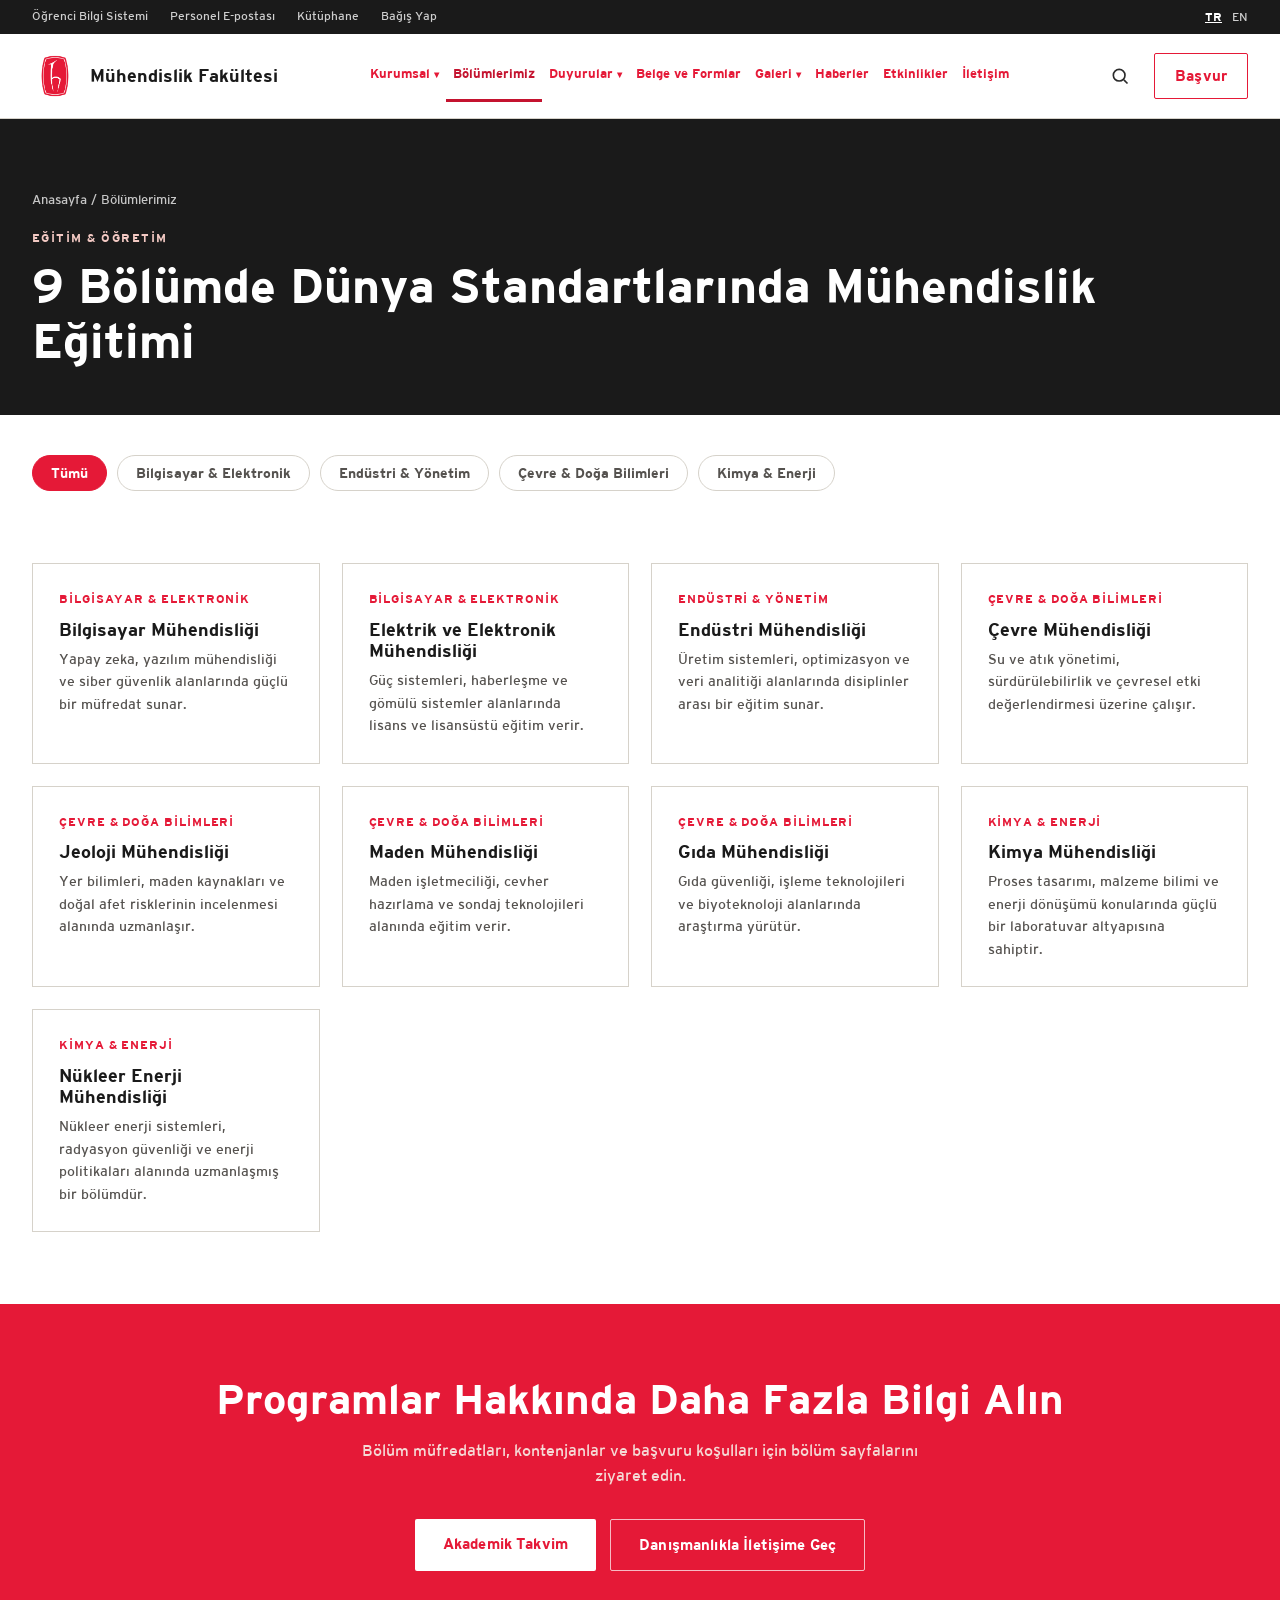
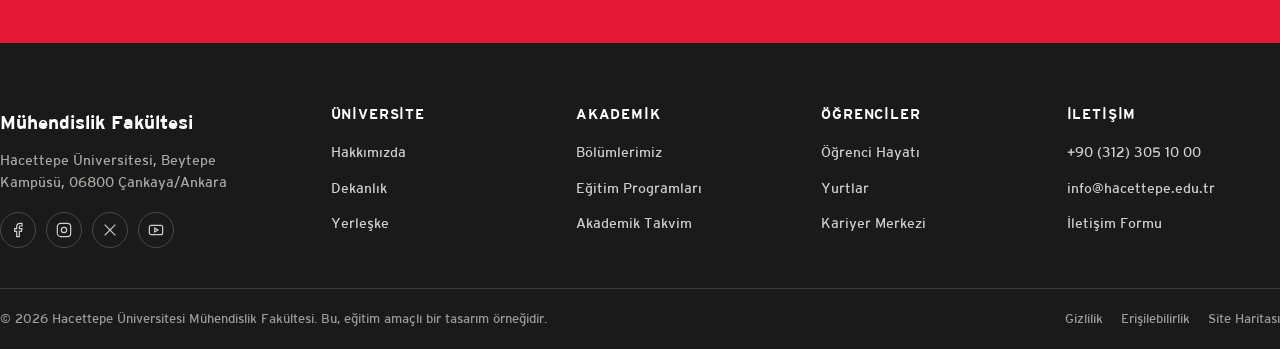
==== akademik.html @ 03fb8506 "first commit" ====
<!DOCTYPE html>
<html lang="tr">
<head>
  <meta charset="UTF-8" />
  <meta name="viewport" content="width=device-width, initial-scale=1.0" />
  <title>Bölümlerimiz | Hacettepe Üniversitesi Mühendislik Fakültesi</title>
  <meta name="description" content="Hacettepe Üniversitesi Mühendislik Fakültesi'nin bölümleri ve lisansüstü programları." />
  <link rel="stylesheet" href="css/style.css" />
</head>
<body data-page="bolumlerimiz">
  <a href="#main" class="skip-link">İçeriğe geç</a>

  <div class="utility-bar">
    <div class="container">
      <nav aria-label="Hızlı erişim">
        <ul>
          <li><a href="#">Öğrenci Bilgi Sistemi</a></li>
          <li><a href="#">Personel E-postası</a></li>
          <li><a href="#">Kütüphane</a></li>
          <li><a href="#">Bağış Yap</a></li>
        </ul>
      </nav>
      <div class="lang-switch">
        <button type="button" class="active">TR</button>
        <button type="button">EN</button>
      </div>
    </div>
  </div>

  <header class="site-header">
    <div class="container header-inner">
      <a href="index.html" class="brand">
        <img src="img/logo/hu-icon.png" alt="Hacettepe Üniversitesi Mühendislik Fakültesi" class="brand-mark" />
        <span class="brand-text">
          <span class="brand-name">Mühendislik Fakültesi</span>
          <span class="brand-sub">Hacettepe Üniversitesi</span>
        </span>
      </a>

      <nav class="primary-nav" aria-label="Ana menü">
        <ul>
          <li data-menu-item>
            <a href="hakkimizda.html" class="nav-link" data-nav-key="kurumsal" aria-expanded="false">
              Kurumsal <span class="nav-caret">▾</span>
            </a>
            <div class="mega-menu">
              <div>
                <span class="mega-col-title">Üniversite</span>
                <a href="hakkimizda.html">Tarihçe</a>
                <a href="hakkimizda.html#dekanlik">Dekanlık ve Yönetim</a>
                <a href="hakkimizda.html#yerleske">Yerleşkemiz</a>
              </div>
              <div>
                <span class="mega-col-title">Kurumsal</span>
                <a href="hakkimizda.html#sayilarla">Sayılarla Hacettepe</a>
                <a href="hakkimizda.html#kimlik">Kurumsal Kimlik</a>
                <a href="iletisim.html">İletişim Bilgileri</a>
              </div>
            </div>
          </li>

          <li>
            <a href="akademik.html" class="nav-link" data-nav-key="bolumlerimiz">Bölümlerimiz</a>
          </li>

          <li data-menu-item>
            <a href="index.html#duyurular" class="nav-link" data-nav-key="duyurular" aria-expanded="false">
              Duyurular <span class="nav-caret">▾</span>
            </a>
            <div class="mega-menu">
              <div>
                <span class="mega-col-title">Duyuru Türleri</span>
                <a href="index.html#duyurular">Akademik Duyurular</a>
                <a href="index.html#duyurular">Sınav Duyuruları</a>
                <a href="index.html#duyurular">İdari Duyurular</a>
              </div>
              <div>
                <span class="mega-col-title">Hızlı Erişim</span>
                <a href="index.html#duyurular">Tüm Duyurular</a>
                <a href="#">Duyuru Arşivi</a>
                <a href="#">Akademik Takvim</a>
              </div>
            </div>
          </li>

          <li>
            <a href="belge-ve-formlar.html" class="nav-link" data-nav-key="belge-ve-formlar">Belge ve Formlar</a>
          </li>

          <li data-menu-item>
            <a href="ogrenci-hayati.html#galeri" class="nav-link" data-nav-key="galeri" aria-expanded="false">
              Galeri <span class="nav-caret">▾</span>
            </a>
            <div class="mega-menu">
              <div>
                <span class="mega-col-title">Görseller</span>
                <a href="ogrenci-hayati.html#galeri">Kampüs Galerisi</a>
                <a href="ogrenci-hayati.html#galeri">Etkinlik Galerisi</a>
              </div>
              <div>
                <span class="mega-col-title">Medya</span>
                <a href="#">Video Galerisi</a>
                <a href="ogrenci-hayati.html">Öğrenci Hayatı</a>
              </div>
            </div>
          </li>

          <li>
            <a href="index.html#duyurular" class="nav-link" data-nav-key="haberler">Haberler</a>
          </li>

          <li>
            <a href="index.html#etkinlikler" class="nav-link" data-nav-key="etkinlikler">Etkinlikler</a>
          </li>

          <li>
            <a href="iletisim.html" class="nav-link" data-nav-key="iletisim">İletişim</a>
          </li>
        </ul>
      </nav>

      <div class="header-actions">
        <button class="icon-btn search-desktop" data-search-open aria-label="Ara">
          <svg viewBox="0 0 24 24" fill="none" stroke="currentColor" stroke-width="2"><circle cx="11" cy="11" r="7"/><line x1="21" y1="21" x2="16.65" y2="16.65"/></svg>
        </button>
        <a href="#" class="btn btn-outline-dark" style="padding:10px 20px;">Başvur</a>
        <button class="menu-toggle" aria-label="Menüyü aç/kapat" aria-expanded="false">
          <span></span><span></span><span></span>
        </button>
      </div>
    </div>
  </header>

  <div class="search-overlay">
    <div class="search-panel">
      <div class="container">
        <button class="search-close" aria-label="Aramayı kapat">&times;</button>
        <form role="search">
          <input type="search" placeholder="Sitede ara: bölüm, akademisyen, duyuru…" aria-label="Site içi arama" />
          <button type="submit" class="search-submit">Ara</button>
        </form>
        <div class="search-suggest">
          <span>Popüler:</span>
          <a href="akademik.html">Bölümlerimiz</a>
          <a href="#">Akademik Takvim</a>
          <a href="ogrenci-hayati.html">Yurt Başvurusu</a>
          <a href="iletisim.html">İletişim</a>
        </div>
      </div>
    </div>
  </div>

  <main id="main">
    <section class="page-header">
      <div class="container">
        <div class="breadcrumb"><a href="index.html">Anasayfa</a> / Bölümlerimiz</div>
        <span class="eyebrow">Eğitim &amp; Öğretim</span>
        <h1>9 Bölümde Dünya Standartlarında Mühendislik Eğitimi</h1>
      </div>
    </section>

    <section class="container">
      <div class="filter-bar" data-filter-for="#units-grid">
        <button class="filter-chip active" data-filter="all">Tümü</button>
        <button class="filter-chip" data-filter="bilgisayar-elektronik">Bilgisayar &amp; Elektronik</button>
        <button class="filter-chip" data-filter="endustri">Endüstri &amp; Yönetim</button>
        <button class="filter-chip" data-filter="cevre-doga">Çevre &amp; Doğa Bilimleri</button>
        <button class="filter-chip" data-filter="kimya-enerji">Kimya &amp; Enerji</button>
      </div>

      <div class="units-grid" id="units-grid">
        <div class="unit-card reveal" data-category="bilgisayar-elektronik">
          <span class="unit-tag">Bilgisayar &amp; Elektronik</span>
          <h3>Bilgisayar Mühendisliği</h3>
          <p>Yapay zeka, yazılım mühendisliği ve siber güvenlik alanlarında güçlü bir müfredat sunar.</p>
        </div>
        <div class="unit-card reveal" data-category="bilgisayar-elektronik">
          <span class="unit-tag">Bilgisayar &amp; Elektronik</span>
          <h3>Elektrik ve Elektronik Mühendisliği</h3>
          <p>Güç sistemleri, haberleşme ve gömülü sistemler alanlarında lisans ve lisansüstü eğitim verir.</p>
        </div>

        <div class="unit-card reveal" data-category="endustri">
          <span class="unit-tag">Endüstri &amp; Yönetim</span>
          <h3>Endüstri Mühendisliği</h3>
          <p>Üretim sistemleri, optimizasyon ve veri analitiği alanlarında disiplinler arası bir eğitim sunar.</p>
        </div>

        <div class="unit-card reveal" data-category="cevre-doga">
          <span class="unit-tag">Çevre &amp; Doğa Bilimleri</span>
          <h3>Çevre Mühendisliği</h3>
          <p>Su ve atık yönetimi, sürdürülebilirlik ve çevresel etki değerlendirmesi üzerine çalışır.</p>
        </div>
        <div class="unit-card reveal" data-category="cevre-doga">
          <span class="unit-tag">Çevre &amp; Doğa Bilimleri</span>
          <h3>Jeoloji Mühendisliği</h3>
          <p>Yer bilimleri, maden kaynakları ve doğal afet risklerinin incelenmesi alanında uzmanlaşır.</p>
        </div>
        <div class="unit-card reveal" data-category="cevre-doga">
          <span class="unit-tag">Çevre &amp; Doğa Bilimleri</span>
          <h3>Maden Mühendisliği</h3>
          <p>Maden işletmeciliği, cevher hazırlama ve sondaj teknolojileri alanında eğitim verir.</p>
        </div>
        <div class="unit-card reveal" data-category="cevre-doga">
          <span class="unit-tag">Çevre &amp; Doğa Bilimleri</span>
          <h3>Gıda Mühendisliği</h3>
          <p>Gıda güvenliği, işleme teknolojileri ve biyoteknoloji alanlarında araştırma yürütür.</p>
        </div>

        <div class="unit-card reveal" data-category="kimya-enerji">
          <span class="unit-tag">Kimya &amp; Enerji</span>
          <h3>Kimya Mühendisliği</h3>
          <p>Proses tasarımı, malzeme bilimi ve enerji dönüşümü konularında güçlü bir laboratuvar altyapısına sahiptir.</p>
        </div>
        <div class="unit-card reveal" data-category="kimya-enerji">
          <span class="unit-tag">Kimya &amp; Enerji</span>
          <h3>Nükleer Enerji Mühendisliği</h3>
          <p>Nükleer enerji sistemleri, radyasyon güvenliği ve enerji politikaları alanında uzmanlaşmış bir bölümdür.</p>
        </div>
      </div>
    </section>

    <section class="cta-band">
      <div class="container">
        <h2>Programlar Hakkında Daha Fazla Bilgi Alın</h2>
        <p>Bölüm müfredatları, kontenjanlar ve başvuru koşulları için bölüm sayfalarını ziyaret edin.</p>
        <div class="cta-actions">
          <a href="#" class="btn btn-primary">Akademik Takvim</a>
          <a href="iletisim.html" class="btn btn-outline">Danışmanlıkla İletişime Geç</a>
        </div>
      </div>
    </section>
  </main>

  <footer class="site-footer">
    <div class="container footer-top">
      <div class="footer-brand">
        <span class="brand-name">Mühendislik Fakültesi</span>
        <p>Hacettepe Üniversitesi, Beytepe Kampüsü, 06800 Çankaya/Ankara</p>
        <div class="social-row">
          <a href="#" aria-label="Facebook"><svg viewBox="0 0 24 24" fill="none" stroke="currentColor" stroke-width="1.8"><path d="M18 2h-3a5 5 0 0 0-5 5v3H7v4h3v8h4v-8h3l1-4h-4V7a1 1 0 0 1 1-1h3z"/></svg></a>
          <a href="#" aria-label="Instagram"><svg viewBox="0 0 24 24" fill="none" stroke="currentColor" stroke-width="1.8"><rect x="2" y="2" width="20" height="20" rx="5"/><circle cx="12" cy="12" r="4"/><line x1="17.5" y1="6.5" x2="17.5" y2="6.5"/></svg></a>
          <a href="#" aria-label="X / Twitter"><svg viewBox="0 0 24 24" fill="none" stroke="currentColor" stroke-width="1.8"><line x1="4" y1="4" x2="20" y2="20"/><line x1="20" y1="4" x2="4" y2="20"/></svg></a>
          <a href="#" aria-label="YouTube"><svg viewBox="0 0 24 24" fill="none" stroke="currentColor" stroke-width="1.8"><rect x="2" y="5" width="20" height="14" rx="3"/><polygon points="10 9 15 12 10 15 10 9"/></svg></a>
        </div>
      </div>
      <div class="footer-col">
        <h4>Üniversite</h4>
        <ul>
          <li><a href="hakkimizda.html">Hakkımızda</a></li>
          <li><a href="hakkimizda.html#dekanlik">Dekanlık</a></li>
          <li><a href="hakkimizda.html#yerleske">Yerleşke</a></li>
        </ul>
      </div>
      <div class="footer-col">
        <h4>Akademik</h4>
        <ul>
          <li><a href="akademik.html">Bölümlerimiz</a></li>
          <li><a href="akademik.html">Eğitim Programları</a></li>
          <li><a href="#">Akademik Takvim</a></li>
        </ul>
      </div>
      <div class="footer-col">
        <h4>Öğrenciler</h4>
        <ul>
          <li><a href="ogrenci-hayati.html">Öğrenci Hayatı</a></li>
          <li><a href="ogrenci-hayati.html">Yurtlar</a></li>
          <li><a href="#">Kariyer Merkezi</a></li>
        </ul>
      </div>
      <div class="footer-col">
        <h4>İletişim</h4>
        <ul>
          <li><a href="tel:+903123051000">+90 (312) 305 10 00</a></li>
          <li><a href="mailto:info@hacettepe.edu.tr">info@hacettepe.edu.tr</a></li>
          <li><a href="iletisim.html">İletişim Formu</a></li>
        </ul>
      </div>
    </div>
    <div class="container footer-bottom">
      <span>&copy; 2026 Hacettepe Üniversitesi Mühendislik Fakültesi. Bu, eğitim amaçlı bir tasarım örneğidir.</span>
      <ul>
        <li><a href="#">Gizlilik</a></li>
        <li><a href="#">Erişilebilirlik</a></li>
        <li><a href="#">Site Haritası</a></li>
      </ul>
    </div>
  </footer>

  <button class="back-to-top" aria-label="Yukarı çık">
    <svg viewBox="0 0 24 24" fill="none" stroke="currentColor" stroke-width="2" width="20" height="20"><line x1="12" y1="19" x2="12" y2="5"/><polyline points="5 12 12 5 19 12"/></svg>
  </button>

  <script src="js/script.js"></script>
</body>
</html>
---- css/style.css ----
/* ==========================================================================
   Hacettepe Üniversitesi — ortak stil dosyası
   Stanford University (stanford.edu) sitesinin tasarım dilinden esinlenildi:
   geniş nefes alanı, kart tabanlı hızlı bağlantılar, büyük hero görseli ve
   mega-menü navigasyon. Yazı tipi olarak kurumsal Interstate ailesi kullanılır.
   ========================================================================== */

/* ---------- Kurumsal yazı tipi: Interstate ---------- */
@font-face {
  font-family: "Interstate";
  src: url("../fonts/Interstate-ExtraLight.ttf") format("truetype");
  font-weight: 200;
  font-style: normal;
  font-display: swap;
}

@font-face {
  font-family: "Interstate";
  src: url("../fonts/Interstate-Light.ttf") format("truetype");
  font-weight: 300;
  font-style: normal;
  font-display: swap;
}

@font-face {
  font-family: "Interstate";
  src: url("../fonts/Interstate-LightItalic.ttf") format("truetype");
  font-weight: 300;
  font-style: italic;
  font-display: swap;
}

@font-face {
  font-family: "Interstate";
  src: url("../fonts/Interstate-Regular.ttf") format("truetype");
  font-weight: 400;
  font-style: normal;
  font-display: swap;
}

@font-face {
  font-family: "Interstate";
  src: url("../fonts/Interstate-Italic.ttf") format("truetype");
  font-weight: 400;
  font-style: italic;
  font-display: swap;
}

@font-face {
  font-family: "Interstate";
  src: url("../fonts/Interstate-Bold.ttf") format("truetype");
  font-weight: 700;
  font-style: normal;
  font-display: swap;
}

@font-face {
  font-family: "Interstate";
  src: url("../fonts/Interstate-Black.ttf") format("truetype");
  font-weight: 900;
  font-style: normal;
  font-display: swap;
}

@font-face {
  font-family: "Interstate";
  src: url("../fonts/Interstate-BlackItalic.ttf") format("truetype");
  font-weight: 900;
  font-style: italic;
  font-display: swap;
}

@font-face {
  font-family: "Interstate Condensed";
  src: url("../fonts/Interstate-LightCondensed.ttf") format("truetype");
  font-weight: 300;
  font-style: normal;
  font-display: swap;
}

@font-face {
  font-family: "Interstate Compressed";
  src: url("../fonts/Interstate-LightCompressed.ttf") format("truetype");
  font-weight: 300;
  font-style: normal;
  font-display: swap;
}

@font-face {
  font-family: "Interstate Compressed";
  src: url("../fonts/Interstate-BoldCompressed.ttf") format("truetype");
  font-weight: 700;
  font-style: normal;
  font-display: swap;
}

:root {
  /* Hacettepe kurumsal renk paleti — logo dosyasından örneklenen gerçek kırmızı: #E51937 */
  --hu-red: #e51937;
  --hu-red-dark: #c4132f;
  --hu-red-light: #ec4a64;
  --hu-black: #1a1a1a;
  --hu-gray-900: #2b2b2b;
  --hu-gray-700: #55524f;
  --hu-gray-500: #767671;
  --hu-gray-300: #d6d2ca;
  --hu-gray-100: #f4f2ee;
  --hu-white: #ffffff;
  --hu-cream: #f8f6f2;

  --font-serif: "Interstate", "Helvetica Neue", Arial, sans-serif;
  --font-sans: "Interstate", "Helvetica Neue", Arial, "Segoe UI", sans-serif;

  --max-width: 1280px;
  --header-height: 84px;
  --utility-height: 34px;

  --transition: 0.25s ease;
  --shadow-sm: 0 1px 3px rgba(0, 0, 0, 0.12);
  --shadow-md: 0 6px 20px rgba(0, 0, 0, 0.14);
}

/* ---------- Reset ---------- */
* {
  margin: 0;
  padding: 0;
  box-sizing: border-box;
}

html {
  scroll-behavior: smooth;
  font-size: 16px;
}

body {
  font-family: var(--font-sans);
  color: var(--hu-gray-900);
  background: var(--hu-white);
  line-height: 1.6;
  overflow-x: hidden;
}

img {
  max-width: 100%;
  display: block;
}

a {
  color: inherit;
  text-decoration: none;
}

ul {
  list-style: none;
}

button {
  font-family: inherit;
  cursor: pointer;
  border: none;
  background: none;
}

h1, h2, h3, h4 {
  font-family: var(--font-serif);
  font-weight: 700;
  line-height: 1.15;
  color: var(--hu-black);
}

.container {
  max-width: var(--max-width);
  margin: 0 auto;
  padding: 0 32px;
}

.eyebrow {
  display: inline-block;
  font-size: 0.78rem;
  letter-spacing: 0.12em;
  text-transform: uppercase;
  color: var(--hu-red);
  font-weight: 700;
  margin-bottom: 10px;
}

.section-head {
  display: flex;
  align-items: baseline;
  justify-content: space-between;
  gap: 24px;
  margin-bottom: 36px;
  flex-wrap: wrap;
}

.section-head h2 {
  font-size: clamp(1.7rem, 3vw, 2.4rem);
}

.section-link {
  font-weight: 600;
  font-size: 0.95rem;
  color: var(--hu-red);
  white-space: nowrap;
  border-bottom: 1px solid transparent;
  transition: border-color var(--transition);
}

.section-link:hover {
  border-color: var(--hu-red);
}

.section-link::after {
  content: " \2192";
}

.btn {
  display: inline-block;
  padding: 13px 28px;
  font-size: 0.95rem;
  font-weight: 600;
  border-radius: 2px;
  transition: all var(--transition);
  letter-spacing: 0.01em;
}

.btn-primary {
  background: var(--hu-red);
  color: var(--hu-white);
}

.btn-primary:hover {
  background: var(--hu-red-dark);
}

.btn-outline {
  background: transparent;
  color: var(--hu-white);
  border: 1px solid rgba(255, 255, 255, 0.7);
}

.btn-outline:hover {
  background: rgba(255, 255, 255, 0.15);
}

.btn-outline-dark {
  background: transparent;
  color: var(--hu-red);
  border: 1px solid var(--hu-red);
}

.btn-outline-dark:hover {
  background: var(--hu-red);
  color: var(--hu-white);
}

/* ---------- Skip link (erişilebilirlik) ---------- */
.skip-link {
  position: absolute;
  left: -9999px;
  top: 0;
  background: var(--hu-red);
  color: #fff;
  padding: 10px 18px;
  z-index: 2000;
}

.skip-link:focus {
  left: 12px;
  top: 12px;
}

/* ==========================================================================
   Üst yardımcı bar
   ========================================================================== */
.utility-bar {
  background: var(--hu-black);
  color: #cfcfcf;
  font-size: 0.78rem;
  height: var(--utility-height);
}

.utility-bar .container {
  height: 100%;
  display: flex;
  align-items: center;
  justify-content: space-between;
}

.utility-bar nav ul {
  display: flex;
  gap: 22px;
}

.utility-bar a {
  transition: color var(--transition);
}

.utility-bar a:hover {
  color: #fff;
}

.utility-bar .lang-switch {
  display: flex;
  gap: 10px;
}

.utility-bar .lang-switch button {
  color: #cfcfcf;
  font-size: 0.78rem;
}

.utility-bar .lang-switch button.active {
  color: #fff;
  font-weight: 700;
  text-decoration: underline;
}

/* ==========================================================================
   Ana başlık / navigasyon
   ========================================================================== */
.site-header {
  position: sticky;
  top: 0;
  z-index: 1000;
  background: var(--hu-white);
  border-bottom: 1px solid var(--hu-gray-300);
  transition: box-shadow var(--transition);
}

.site-header.is-scrolled {
  box-shadow: var(--shadow-sm);
}

.header-inner {
  display: flex;
  align-items: center;
  justify-content: space-between;
  height: var(--header-height);
  gap: 24px;
}

.brand {
  display: flex;
  align-items: center;
  gap: 12px;
  flex-shrink: 0;
}

.brand-mark {
  width: 46px;
  height: 46px;
  object-fit: contain;
  flex-shrink: 0;
}

.brand-text {
  display: flex;
  flex-direction: column;
  line-height: 1.15;
}

.brand-text .brand-name {
  font-family: var(--font-serif);
  font-weight: 700;
  font-size: 1.1rem;
  color: var(--hu-black);
}

.brand-text .brand-sub {
  font-size: 0.68rem;
  letter-spacing: 0.08em;
  text-transform: uppercase;
  color: var(--hu-gray-500);
}

/* Primary nav */
.primary-nav {
  flex: 1;
  display: flex;
  justify-content: center;
}

.primary-nav > ul {
  display: flex;
  gap: 0;
}

.primary-nav > ul > li {
  position: relative;
}

.nav-link {
  display: flex;
  align-items: center;
  gap: 4px;
  padding: 14px 10px;
  font-weight: 600;
  font-size: 0.86rem;
  white-space: nowrap;
  color: var(--hu-red);
  border-bottom: 3px solid transparent;
  transition: color var(--transition), border-color var(--transition);
}

.nav-link:hover,
.nav-link[aria-expanded="true"],
.primary-nav li.active > .nav-link {
  color: var(--hu-red-dark);
  border-color: var(--hu-red-dark);
}

.nav-caret {
  font-size: 0.6rem;
  transition: transform var(--transition);
}

.nav-link[aria-expanded="true"] .nav-caret {
  transform: rotate(180deg);
}

/* Mega menu */
.mega-menu {
  position: absolute;
  top: 100%;
  left: 50%;
  transform: translateX(-50%);
  min-width: 560px;
  background: var(--hu-white);
  border: 1px solid var(--hu-gray-300);
  box-shadow: var(--shadow-md);
  padding: 28px;
  display: none;
  grid-template-columns: repeat(2, 1fr);
  gap: 10px 36px;
  z-index: 999;
}

.mega-menu.is-open {
  display: grid;
}

.mega-menu .mega-col-title {
  font-size: 0.72rem;
  letter-spacing: 0.1em;
  text-transform: uppercase;
  color: var(--hu-red);
  font-weight: 700;
  margin-bottom: 10px;
}

.mega-menu a {
  display: block;
  padding: 7px 0;
  font-size: 0.92rem;
  color: var(--hu-gray-900);
  border-bottom: 1px solid var(--hu-gray-100);
}

.mega-menu a:hover {
  color: var(--hu-red);
}

.header-actions {
  display: flex;
  align-items: center;
  gap: 14px;
  flex-shrink: 0;
}

.icon-btn {
  width: 40px;
  height: 40px;
  display: flex;
  align-items: center;
  justify-content: center;
  border-radius: 50%;
  color: var(--hu-gray-900);
  transition: background var(--transition), color var(--transition);
}

.icon-btn:hover {
  background: var(--hu-gray-100);
  color: var(--hu-red);
}

.icon-btn svg {
  width: 20px;
  height: 20px;
}

.menu-toggle {
  display: none;
  width: 40px;
  height: 40px;
  flex-direction: column;
  justify-content: center;
  align-items: center;
  gap: 5px;
}

.menu-toggle span {
  width: 22px;
  height: 2px;
  background: var(--hu-black);
  transition: transform var(--transition), opacity var(--transition);
}

/* Search overlay */
.search-overlay {
  position: fixed;
  inset: 0;
  background: rgba(20, 18, 16, 0.6);
  z-index: 2000;
  display: flex;
  align-items: flex-start;
  justify-content: center;
  opacity: 0;
  visibility: hidden;
  transition: opacity var(--transition);
}

.search-overlay.is-open {
  opacity: 1;
  visibility: visible;
}

.search-panel {
  width: 100%;
  background: var(--hu-white);
  padding: 60px 0 44px;
  transform: translateY(-16px);
  transition: transform var(--transition);
}

.search-overlay.is-open .search-panel {
  transform: translateY(0);
}

.search-panel .container {
  display: flex;
  flex-direction: column;
  gap: 16px;
  position: relative;
}

.search-panel form {
  display: flex;
  align-items: center;
  border-bottom: 2px solid var(--hu-black);
  padding-bottom: 12px;
}

.search-panel input[type="search"] {
  flex: 1;
  border: none;
  outline: none;
  font-family: var(--font-serif);
  font-size: 1.8rem;
  color: var(--hu-black);
}

.search-panel button.search-submit {
  color: var(--hu-red);
  font-weight: 700;
}

.search-close {
  position: absolute;
  top: -8px;
  right: 32px;
  font-size: 1.6rem;
  color: var(--hu-gray-500);
}

.search-suggest {
  display: flex;
  gap: 10px;
  flex-wrap: wrap;
  font-size: 0.85rem;
  color: var(--hu-gray-500);
}

.search-suggest a {
  border: 1px solid var(--hu-gray-300);
  padding: 6px 14px;
  border-radius: 20px;
}

.search-suggest a:hover {
  border-color: var(--hu-red);
  color: var(--hu-red);
}

/* ==========================================================================
   Hero
   ========================================================================== */
.hero {
  position: relative;
  min-height: 640px;
  display: flex;
  align-items: center;
  color: #fff;
  background: var(--hu-red-dark);
  overflow: hidden;
}

.hero-bg {
  position: absolute;
  inset: 0;
  width: 100%;
  height: 100%;
  object-fit: cover;
  z-index: 0;
}

.hero-inner {
  position: relative;
  z-index: 2;
  width: 100%;
  max-width: var(--max-width);
  margin: 0 auto;
  padding: 120px 32px 150px;
  text-align: left;
}

.hero .eyebrow {
  color: #f3c9c3;
}

.hero h1 {
  font-size: clamp(1.4rem, 2.2vw, 1.9rem);
  max-width: 640px;
  color: #fff;
  margin-bottom: 14px;
}

.hero p.lead {
  font-size: 0.88rem;
  max-width: 460px;
  color: #f2e6e4;
  margin-bottom: 24px;
}

.hero-cta {
  display: flex;
  gap: 14px;
  flex-wrap: wrap;
}

/* Search box floating over hero bottom edge, Stanford tarzı */
.hero-search {
  position: relative;
  z-index: 3;
  max-width: var(--max-width);
  margin: -46px auto 0;
  padding: 0 32px;
}

.hero-search form {
  background: #fff;
  border-radius: 4px;
  box-shadow: var(--shadow-md);
  display: flex;
  align-items: center;
  padding: 8px 8px 8px 22px;
  gap: 10px;
}

.hero-search input {
  flex: 1;
  border: none;
  outline: none;
  font-size: 1rem;
  padding: 14px 0;
  color: var(--hu-black);
}

.hero-search button {
  background: var(--hu-red);
  color: #fff;
  padding: 14px 26px;
  border-radius: 3px;
  font-weight: 600;
  font-size: 0.9rem;
  white-space: nowrap;
}

.hero-search button:hover {
  background: var(--hu-red-dark);
}

/* ==========================================================================
   Bölümlerimiz (anasayfa)
   ========================================================================== */
.departments-section {
  padding: 96px 0;
  background: var(--hu-white);
}

.dept-grid {
  display: grid;
  grid-template-columns: repeat(3, 1fr);
  gap: 16px;
}

.dept-chip {
  display: flex;
  align-items: center;
  justify-content: space-between;
  gap: 12px;
  padding: 20px 22px;
  background: var(--hu-cream);
  border-left: 3px solid var(--hu-red);
  font-weight: 600;
  font-size: 0.95rem;
  color: var(--hu-gray-900);
  transition: background var(--transition), transform var(--transition);
}

.dept-chip::after {
  content: "\2192";
  color: var(--hu-red);
  flex-shrink: 0;
}

.dept-chip:hover {
  background: var(--hu-gray-100);
  transform: translateX(4px);
}

/* ==========================================================================
   Fakültemizi Keşfet — sticky-split kart grid'i
   ========================================================================== */
.discover-section {
  padding: 96px 0;
  background: var(--hu-cream);
}

.discover-grid {
  display: grid;
  grid-template-columns: repeat(2, 1fr);
  gap: 20px;
}

.discover-card {
  position: relative;
  display: flex;
  flex-direction: column;
  justify-content: space-between;
  min-height: 300px;
  border-radius: 8px;
  overflow: hidden;
  color: #fff;
  transition: box-shadow var(--transition), transform var(--transition);
}

.discover-card:hover {
  box-shadow: var(--shadow-md);
  transform: translateY(-3px);
}

.discover-card img {
  position: absolute;
  inset: 0;
  width: 100%;
  height: 100%;
  object-fit: cover;
  z-index: 0;
  transition: transform 0.5s ease;
}

.discover-card:hover img {
  transform: scale(1.05);
}

.discover-card::before {
  content: "";
  position: absolute;
  inset: 0;
  background: linear-gradient(200deg, rgba(10, 4, 5, 0.35) 0%, rgba(10, 4, 5, 0.55) 45%, rgba(10, 4, 5, 0.92) 100%);
  z-index: 1;
}

.discover-top {
  position: relative;
  z-index: 2;
  display: flex;
  align-items: flex-start;
  justify-content: space-between;
  gap: 12px;
  padding: 22px;
}

.discover-icon {
  width: 42px;
  height: 42px;
  border-radius: 10px;
  background: rgba(255, 255, 255, 0.16);
  display: flex;
  align-items: center;
  justify-content: center;
  flex-shrink: 0;
}

.discover-icon svg {
  width: 20px;
  height: 20px;
}

.discover-badge {
  background: rgba(255, 255, 255, 0.9);
  color: var(--hu-black);
  font-size: 0.72rem;
  font-weight: 700;
  padding: 6px 13px;
  border-radius: 20px;
  white-space: nowrap;
}

.discover-body {
  position: relative;
  z-index: 2;
  padding: 0 22px 22px;
}

.discover-body h3 {
  font-family: var(--font-sans);
  font-size: 1.2rem;
  font-weight: 700;
  color: #fff;
  margin-bottom: 8px;
}

.discover-body p {
  font-size: 0.85rem;
  color: rgba(255, 255, 255, 0.85);
  line-height: 1.45;
  margin-bottom: 20px;
}

.discover-footer {
  display: flex;
  align-items: center;
  justify-content: space-between;
  gap: 12px;
}

.discover-footer .link-label {
  font-weight: 700;
  font-size: 0.9rem;
  color: #fff;
}

.discover-arrow {
  width: 34px;
  height: 34px;
  border-radius: 50%;
  background: rgba(255, 255, 255, 0.18);
  display: flex;
  align-items: center;
  justify-content: center;
  flex-shrink: 0;
  transition: background var(--transition);
}

.discover-arrow svg {
  width: 15px;
  height: 15px;
}

.discover-card:hover .discover-arrow {
  background: var(--hu-red);
}

/* ==========================================================================
   İstatistik / "Neden Hacettepe" bandı
   ========================================================================== */
.stats-band {
  background: #fff;
  padding: 96px 0;
}

.stats-intro {
  text-align: center;
  max-width: 640px;
  margin: 0 auto 40px;
}

.stats-intro h2 {
  margin-bottom: 16px;
}

.stats-intro p {
  color: var(--hu-gray-700);
  font-size: 1.02rem;
  margin-bottom: 24px;
}

.stats-photo {
  border-radius: 8px;
  overflow: hidden;
}

.stats-photo img {
  width: 100%;
  max-height: 460px;
  object-fit: cover;
  display: block;
}

.stats-strip {
  background: var(--hu-black);
  border-radius: 8px;
  margin-top: 16px;
  padding: 40px 24px;
}

.stats-grid {
  display: grid;
  grid-template-columns: repeat(auto-fit, minmax(160px, 1fr));
  text-align: center;
}

.stat-item {
  border-right: 1px solid rgba(255, 255, 255, 0.15);
  padding: 0 20px;
}

.stat-item:last-child {
  border-right: none;
}

.stat-item .stat-number {
  font-family: var(--font-serif);
  font-size: clamp(1.8rem, 3vw, 2.4rem);
  color: #fff;
  font-weight: 700;
}

.stat-item .stat-label {
  font-size: 0.8rem;
  color: var(--hu-red-light);
  margin-top: 10px;
  line-height: 1.35;
}

/* ==========================================================================
   Haberler / Duyurular
   ========================================================================== */
.news-section {
  padding: 96px 0;
  background: var(--hu-cream);
}

/* Spotlight kartları — foto/metin, video ve tam genişlik öne çıkan kart tipleri */
.spotlight-card {
  border-radius: 6px;
  display: flex;
  flex-direction: column;
  overflow: hidden;
  transition: box-shadow var(--transition), transform var(--transition);
}

.spotlight-card:hover {
  box-shadow: var(--shadow-md);
  transform: translateY(-3px);
}

.spotlight-media {
  position: relative;
  height: 230px;
  overflow: hidden;
  background: var(--hu-gray-300);
}

.spotlight-media img {
  width: 100%;
  height: 100%;
  object-fit: cover;
  display: block;
}

.spotlight-body {
  padding: 22px 24px 26px;
  display: flex;
  flex-direction: column;
  gap: 10px;
  flex: 1;
}

.spotlight-body h3 {
  font-family: var(--font-sans);
  font-weight: 700;
  font-size: 1.05rem;
  color: var(--hu-black);
}

.spotlight-body p {
  font-size: 0.9rem;
  color: var(--hu-gray-700);
  flex: 1;
}

.spotlight-meta {
  display: flex;
  gap: 8px;
  font-size: 0.8rem;
  color: var(--hu-gray-500);
}

/* Görsel ve metin içeren tüm kartlarda metin bloğu açık gri zemin üzerinde */
.spotlight-media + .spotlight-body,
.spotlight-card.type-text .spotlight-body {
  background: var(--hu-gray-100);
}

.spotlight-card.type-text .spotlight-body {
  justify-content: center;
}

/* Video kartı — üzerinde alıntı ve oynat düğmesi bulunan koyu overlay */
.spotlight-card.type-video .spotlight-media {
  flex: 1;
  height: auto;
  min-height: 320px;
}

.video-overlay {
  position: absolute;
  inset: 0;
  display: flex;
  flex-direction: column;
  justify-content: flex-end;
  padding: 22px;
  background: linear-gradient(0deg, rgba(10, 4, 5, 0.85) 0%, rgba(10, 4, 5, 0.15) 55%, transparent 100%);
  color: #fff;
}

.video-handle {
  font-size: 0.8rem;
  font-weight: 700;
  opacity: 0.85;
  margin-bottom: 10px;
}

.video-quote {
  font-size: 0.95rem;
  line-height: 1.4;
  max-width: 82%;
}

.video-play,
.video-controls button {
  background: rgba(10, 4, 5, 0.55);
  color: #fff;
  display: flex;
  align-items: center;
  justify-content: center;
  transition: background var(--transition);
}

.video-play:hover,
.video-controls button:hover {
  background: rgba(10, 4, 5, 0.8);
}

.video-play {
  position: absolute;
  bottom: 20px;
  right: 20px;
  width: 40px;
  height: 40px;
  border-radius: 50%;
}

.video-play svg {
  width: 15px;
  height: 15px;
}

.video-controls {
  position: absolute;
  top: 16px;
  right: 16px;
  z-index: 2;
  display: flex;
  flex-direction: column;
  gap: 8px;
}

.video-controls button {
  width: 30px;
  height: 30px;
  border-radius: 50%;
}

.video-controls button svg {
  width: 14px;
  height: 14px;
}

.video-controls button.cc {
  width: 30px;
  height: 22px;
  border-radius: 4px;
  font-size: 0.6rem;
  font-weight: 800;
  letter-spacing: 0.02em;
}

/* Tam genişlik öne çıkan kart */
.spotlight-card.type-feature {
  grid-column: 1 / -1;
}

.spotlight-card.type-feature .spotlight-media {
  height: 320px;
}

.feature-play {
  position: absolute;
  top: 50%;
  left: 50%;
  transform: translate(-50%, -50%);
  width: 72px;
  height: 50px;
  border-radius: 12px;
  background: var(--hu-red);
  color: #fff;
  display: flex;
  align-items: center;
  justify-content: center;
  box-shadow: var(--shadow-md);
  transition: background var(--transition), transform var(--transition);
}

.feature-play:hover {
  background: var(--hu-red-dark);
  transform: translate(-50%, -50%) scale(1.06);
}

.feature-play svg {
  width: 22px;
  height: 22px;
}

.feature-caption {
  position: absolute;
  bottom: 16px;
  right: 16px;
  background: rgba(10, 4, 5, 0.65);
  color: #fff;
  font-size: 0.78rem;
  font-weight: 600;
  padding: 7px 14px;
  border-radius: 20px;
}

/* Sticky spotlight — sol sütun sabit kalır, sağ sütun kendi içeriği bitene
   kadar kaydırılır. Grid satırının yüksekliği sağ (daha uzun) sütuna göre
   belirlenir; align-items:start sol sütunu kendi içerik boyutuna küçültüp
   satırın üstüne yerleştirir, position:sticky ise bu geniş alan içinde
   sol sütunu ekrana kilitler. */
.sticky-split {
  display: grid;
  grid-template-columns: 1fr 1fr;
  gap: 24px 64px;
  align-items: start;
}

.sticky-col {
  position: sticky;
  top: calc(var(--header-height) + var(--utility-height) + 32px);
}

.sticky-col h2 {
  font-size: clamp(1.7rem, 3vw, 2.4rem);
  margin: 16px 0 22px;
}

.badge-pill {
  display: inline-block;
  background: var(--hu-red-dark);
  color: #fff;
  padding: 11px 22px;
  border-radius: 30px;
  font-size: 0.85rem;
  font-weight: 700;
  margin-bottom: 28px;
}

.sticky-image {
  overflow: hidden;
  border-radius: 8px;
}

.sticky-image img {
  width: 100%;
  display: block;
}

.scroll-col .lead-text {
  font-size: 1.05rem;
  color: var(--hu-gray-700);
  margin-bottom: 26px;
}

.scroll-col .pull-quote {
  margin: 0 0 36px;
}

.scroll-col .section-link {
  display: inline-block;
  margin-bottom: 26px;
}

.spotlight-grid {
  display: grid;
  grid-template-columns: repeat(2, 1fr);
  gap: 24px;
}

@media (max-width: 960px) {
  .sticky-split {
    grid-template-columns: 1fr;
  }

  .sticky-col {
    position: static;
    top: auto;
    margin-bottom: 40px;
  }
}

/* ==========================================================================
   Kampüs / bölünmüş görsel-metin bölümü
   ========================================================================== */
.split-section {
  display: grid;
  grid-template-columns: 1fr 1fr;
}

.split-media {
  min-height: 460px;
  background: linear-gradient(135deg, #55524f 0%, #1a1a1a 100%);
  position: relative;
  overflow: hidden;
}

.split-media::before {
  content: "";
  position: absolute;
  inset: 0;
  background-image: repeating-linear-gradient(
    45deg,
    rgba(255, 255, 255, 0.04) 0,
    rgba(255, 255, 255, 0.04) 2px,
    transparent 2px,
    transparent 14px
  );
}

.split-text {
  padding: 80px 64px;
  display: flex;
  flex-direction: column;
  justify-content: center;
  gap: 18px;
  background: var(--hu-white);
}

.split-text h2 {
  font-size: clamp(1.7rem, 3vw, 2.3rem);
}

.split-text p {
  color: var(--hu-gray-700);
  font-size: 1.02rem;
}

.split-list {
  display: flex;
  flex-direction: column;
  gap: 10px;
  margin-top: 6px;
}

.split-list li {
  padding-left: 20px;
  position: relative;
  font-size: 0.95rem;
  color: var(--hu-gray-900);
}

.split-list li::before {
  content: "";
  position: absolute;
  left: 0;
  top: 9px;
  width: 8px;
  height: 8px;
  background: var(--hu-red);
}

/* ==========================================================================
   Etkinlikler
   ========================================================================== */
.events-section {
  padding: 96px 0;
  background: #fff;
}

.events-toolbar {
  display: flex;
  justify-content: space-between;
  align-items: center;
  gap: 20px;
  flex-wrap: wrap;
  margin-bottom: 8px;
}

.event-search-box {
  position: relative;
  flex: 1;
  max-width: 320px;
}

.event-search-box svg {
  position: absolute;
  left: 14px;
  top: 50%;
  transform: translateY(-50%);
  width: 16px;
  height: 16px;
  color: var(--hu-gray-500);
}

.event-search-box input {
  width: 100%;
  padding: 11px 14px 11px 38px;
  border: 1px solid var(--hu-gray-300);
  border-radius: 20px;
  font-size: 0.9rem;
  font-family: inherit;
  outline: none;
  transition: border-color var(--transition);
}

.event-search-box input:focus {
  border-color: var(--hu-red);
}

.events-toolbar .filter-bar {
  padding: 0;
  margin: 0;
}

.events-grid {
  display: grid;
  grid-template-columns: repeat(2, 1fr);
  gap: 24px;
  padding-top: 32px;
}

.event-card {
  border: 1px solid var(--hu-gray-300);
  padding: 26px;
  display: flex;
  flex-direction: column;
  gap: 12px;
  transition: box-shadow var(--transition), transform var(--transition);
}

.event-card:hover {
  box-shadow: var(--shadow-sm);
  transform: translateY(-3px);
}

.event-card-head {
  display: flex;
  align-items: center;
  gap: 14px;
  margin-bottom: 4px;
}

.event-date-badge {
  background: var(--hu-red);
  color: #fff;
  width: 52px;
  height: 52px;
  border-radius: 8px;
  display: flex;
  flex-direction: column;
  align-items: center;
  justify-content: center;
  flex-shrink: 0;
}

.event-date-badge .day {
  font-family: var(--font-serif);
  font-weight: 700;
  font-size: 1.15rem;
  line-height: 1.1;
}

.event-date-badge .month {
  font-size: 0.62rem;
  text-transform: uppercase;
  letter-spacing: 0.05em;
}

.event-category {
  font-size: 0.72rem;
  font-weight: 700;
  text-transform: uppercase;
  letter-spacing: 0.06em;
  color: var(--hu-red);
  background: var(--hu-cream);
  padding: 6px 14px;
  border-radius: 20px;
}

.event-card h3 {
  font-size: 1.05rem;
  font-family: var(--font-sans);
  font-weight: 700;
}

.event-location {
  display: flex;
  align-items: center;
  gap: 6px;
  font-size: 0.85rem;
  color: var(--hu-gray-500);
}

.event-location svg {
  width: 14px;
  height: 14px;
  color: var(--hu-red);
  flex-shrink: 0;
}

.event-card .event-desc {
  font-size: 0.9rem;
  color: var(--hu-gray-700);
  flex: 1;
}

.event-cta {
  font-size: 0.85rem;
  font-weight: 700;
  color: var(--hu-red);
  white-space: nowrap;
}

/* ==========================================================================
   CTA bandı (başvuru)
   ========================================================================== */
.cta-band {
  background: var(--hu-red);
  color: #fff;
  padding: 72px 0;
  text-align: center;
}

.cta-band h2 {
  color: #fff;
  font-size: clamp(1.8rem, 3.4vw, 2.6rem);
  margin-bottom: 14px;
}

.cta-band p {
  color: #f5d9d5;
  max-width: 560px;
  margin: 0 auto 30px;
}

.cta-actions {
  display: flex;
  gap: 14px;
  justify-content: center;
  flex-wrap: wrap;
}

.cta-band .btn-primary {
  background: #fff;
  color: var(--hu-red);
}

.cta-band .btn-primary:hover {
  background: var(--hu-gray-100);
}

/* ==========================================================================
   Sayfa başlığı (alt sayfalar için)
   ========================================================================== */
.page-header {
  background: var(--hu-black);
  color: #fff;
  padding: 70px 0 46px;
}

.page-header .eyebrow {
  color: #f3c9c3;
}

.page-header h1 {
  color: #fff;
  font-size: clamp(2rem, 4vw, 3rem);
}

.breadcrumb {
  font-size: 0.82rem;
  color: #c7c7c7;
  margin-bottom: 14px;
}

.breadcrumb a:hover {
  color: #fff;
}

/* Genel içerik sayfası düzeni */
.content-layout {
  display: grid;
  grid-template-columns: 2fr 1fr;
  gap: 56px;
  padding: 72px 0;
  align-items: start;
}

.content-sidebar {
  position: sticky;
  top: calc(var(--header-height) + var(--utility-height) + 32px);
}

@media (max-width: 960px) {
  .content-sidebar {
    position: static;
    top: auto;
  }
}

.content-main h2 {
  font-size: 1.6rem;
  margin: 34px 0 14px;
}

.content-main h2:first-child {
  margin-top: 0;
}

.content-main p {
  color: var(--hu-gray-700);
  margin-bottom: 16px;
}

.content-main ul.styled,
.content-main ol.styled {
  margin: 0 0 20px 0;
  display: flex;
  flex-direction: column;
  gap: 8px;
}

.content-main ul.styled li,
.content-main ol.styled li {
  padding-left: 22px;
  position: relative;
  color: var(--hu-gray-700);
}

.content-main ul.styled li::before {
  content: "";
  position: absolute;
  left: 0;
  top: 9px;
  width: 7px;
  height: 7px;
  background: var(--hu-red);
}

.content-main ol.styled {
  counter-reset: item;
}

.content-main ol.styled li::before {
  counter-increment: item;
  content: counter(item);
  position: absolute;
  left: 0;
  top: 0;
  color: var(--hu-red);
  font-weight: 700;
  font-family: var(--font-serif);
}

.pull-quote {
  border-left: 2px solid var(--hu-black);
  padding: 4px 0 4px 24px;
  font-family: var(--font-serif);
  font-style: italic;
  font-size: 1.25rem;
  line-height: 1.5;
  color: var(--hu-black);
  margin: 30px 0;
}

.info-box {
  background: var(--hu-cream);
  border: 1px solid var(--hu-gray-300);
  padding: 26px;
  margin-bottom: 24px;
}

.info-box h3 {
  font-size: 1.05rem;
  margin-bottom: 12px;
  color: var(--hu-red);
}

.info-box ul {
  display: flex;
  flex-direction: column;
  gap: 8px;
  font-size: 0.92rem;
}

.info-box a {
  color: var(--hu-gray-900);
}

.info-box a:hover {
  color: var(--hu-red);
}

.fact-card {
  background: var(--hu-black);
  color: #fff;
  padding: 26px;
  margin-bottom: 24px;
}

.fact-card .stat-number {
  font-family: var(--font-serif);
  font-size: 2rem;
  color: #f2b3ab;
  display: block;
}

.fact-card .stat-label {
  font-size: 0.82rem;
  color: #cfcfcf;
}

.fact-card .fact-row {
  padding: 10px 0;
  border-bottom: 1px solid rgba(255, 255, 255, 0.15);
}

.fact-card .fact-row:last-child {
  border-bottom: none;
}

/* Faculty / units grid (akademik sayfası) */
.units-grid {
  display: grid;
  grid-template-columns: repeat(auto-fit, minmax(260px, 1fr));
  gap: 22px;
  padding: 72px 0;
}

.unit-card {
  border: 1px solid var(--hu-gray-300);
  padding: 26px;
  transition: box-shadow var(--transition), border-color var(--transition);
}

.unit-card:hover {
  border-color: var(--hu-red);
  box-shadow: var(--shadow-sm);
}

.unit-card .unit-tag {
  font-size: 0.72rem;
  letter-spacing: 0.08em;
  text-transform: uppercase;
  color: var(--hu-red);
  font-weight: 700;
  margin-bottom: 10px;
  display: block;
}

.unit-card h3 {
  font-size: 1.15rem;
  margin-bottom: 8px;
  font-family: var(--font-sans);
}

.unit-card p {
  font-size: 0.88rem;
  color: var(--hu-gray-700);
}

/* Filtre çubuğu (akademik sayfası) */
.filter-bar {
  display: flex;
  gap: 10px;
  flex-wrap: wrap;
  padding: 40px 0 0;
}

.filter-chip {
  padding: 9px 18px;
  border: 1px solid var(--hu-gray-300);
  border-radius: 20px;
  font-size: 0.85rem;
  font-weight: 600;
  color: var(--hu-gray-700);
  transition: all var(--transition);
}

.filter-chip:hover {
  border-color: var(--hu-red);
  color: var(--hu-red);
}

.filter-chip.active {
  background: var(--hu-red);
  border-color: var(--hu-red);
  color: #fff;
}

/* Kampüs hayatı — galeri */
.gallery-grid {
  display: grid;
  grid-template-columns: repeat(4, 1fr);
  grid-template-rows: repeat(2, 160px);
  gap: 8px;
  padding: 60px 0;
}

.gallery-item {
  border-radius: 2px;
  position: relative;
  overflow: hidden;
  display: flex;
  align-items: flex-end;
  padding: 14px;
  color: #fff;
  font-weight: 700;
  font-size: 0.85rem;
}

.gallery-item span {
  position: relative;
  z-index: 2;
}

.gallery-item::after {
  content: "";
  position: absolute;
  inset: 0;
  background: linear-gradient(0deg, rgba(0, 0, 0, 0.55), transparent 60%);
  z-index: 1;
}

.gallery-item.big {
  grid-row: span 2;
  grid-column: span 2;
}

/* Renk tonları (gerçek fotoğraf olmadığı için gradyan) */
.tone-a { background: linear-gradient(135deg, var(--hu-red), var(--hu-black)); }
.tone-b { background: linear-gradient(135deg, var(--hu-gray-700), var(--hu-black)); }
.tone-c { background: linear-gradient(135deg, var(--hu-red-light), var(--hu-red)); }
.tone-d { background: linear-gradient(135deg, var(--hu-gray-500), var(--hu-gray-900)); }
.tone-e { background: linear-gradient(135deg, var(--hu-black), var(--hu-red)); }
.tone-f { background: linear-gradient(135deg, var(--hu-gray-900), var(--hu-red)); }

/* Kontenjan/rakam kartları — öğrenci hayatı */
.feature-grid {
  display: grid;
  grid-template-columns: repeat(auto-fit, minmax(240px, 1fr));
  gap: 26px;
  padding: 20px 0 72px;
}

.feature-card {
  padding: 30px;
  border: 1px solid var(--hu-gray-300);
}

.feature-card .quick-icon {
  width: 40px;
  height: 40px;
  color: var(--hu-red);
  margin-bottom: 16px;
}

.feature-card h3 {
  font-family: var(--font-sans);
  font-size: 1.05rem;
  margin-bottom: 8px;
}

.feature-card p {
  font-size: 0.9rem;
  color: var(--hu-gray-700);
}

/* İletişim sayfası */
.contact-layout {
  display: grid;
  grid-template-columns: 1fr 1fr;
  gap: 56px;
  padding: 72px 0;
}

.contact-form {
  display: flex;
  flex-direction: column;
  gap: 18px;
}

.form-row {
  display: flex;
  flex-direction: column;
  gap: 6px;
}

.form-row label {
  font-size: 0.85rem;
  font-weight: 700;
  color: var(--hu-gray-900);
}

.form-row input,
.form-row select,
.form-row textarea {
  padding: 12px 14px;
  border: 1px solid var(--hu-gray-300);
  font-family: inherit;
  font-size: 0.95rem;
  outline: none;
  transition: border-color var(--transition);
  background: #fff;
}

.form-row input:focus,
.form-row select:focus,
.form-row textarea:focus {
  border-color: var(--hu-red);
}

.form-note {
  font-size: 0.8rem;
  color: var(--hu-gray-500);
}

.contact-info-card {
  border: 1px solid var(--hu-gray-300);
  padding: 30px;
  margin-bottom: 22px;
}

.contact-info-card h3 {
  font-size: 1rem;
  margin-bottom: 14px;
  color: var(--hu-red);
  font-family: var(--font-sans);
}

.contact-info-card .row {
  display: flex;
  gap: 12px;
  padding: 8px 0;
  font-size: 0.92rem;
  color: var(--hu-gray-900);
}

.contact-info-card .row svg {
  width: 18px;
  height: 18px;
  color: var(--hu-red);
  flex-shrink: 0;
  margin-top: 2px;
}

.map-box {
  height: 260px;
  background: repeating-linear-gradient(
      45deg,
      var(--hu-gray-100),
      var(--hu-gray-100) 10px,
      #ececec 10px,
      #ececec 20px
    );
  border: 1px solid var(--hu-gray-300);
  display: flex;
  align-items: center;
  justify-content: center;
  color: var(--hu-gray-500);
  font-size: 0.85rem;
  text-align: center;
}

.form-status {
  font-size: 0.88rem;
  padding: 12px 14px;
  border-radius: 3px;
  display: none;
}

.form-status.show {
  display: block;
}

.form-status.ok {
  background: #eaf5e9;
  color: #2c6b2f;
  border: 1px solid #bfe3bd;
}

.form-status.err {
  background: #fbe9e7;
  color: var(--hu-red-dark);
  border: 1px solid #f1c3bd;
}

/* ==========================================================================
   Footer
   ========================================================================== */
.site-footer {
  background: var(--hu-black);
  color: #cfcfcf;
}

.footer-top {
  padding: 64px 0 40px;
  display: grid;
  grid-template-columns: 1.4fr 1fr 1fr 1fr 1fr;
  gap: 32px;
}

.footer-brand .brand-name {
  color: #fff;
  font-family: var(--font-serif);
  font-size: 1.2rem;
  font-weight: 700;
}

.footer-brand p {
  font-size: 0.85rem;
  margin: 12px 0 18px;
  color: #a9a9a4;
  max-width: 260px;
}

.social-row {
  display: flex;
  gap: 10px;
}

.social-row a {
  width: 36px;
  height: 36px;
  border: 1px solid #4a4a47;
  border-radius: 50%;
  display: flex;
  align-items: center;
  justify-content: center;
  transition: all var(--transition);
}

.social-row a:hover {
  background: var(--hu-red);
  border-color: var(--hu-red);
}

.social-row svg {
  width: 16px;
  height: 16px;
  color: #cfcfcf;
}

.footer-col h4 {
  color: #fff;
  font-family: var(--font-sans);
  font-size: 0.85rem;
  text-transform: uppercase;
  letter-spacing: 0.06em;
  margin-bottom: 16px;
}

.footer-col ul {
  display: flex;
  flex-direction: column;
  gap: 10px;
}

.footer-col a {
  font-size: 0.88rem;
  color: #cfcfcf;
  transition: color var(--transition);
}

.footer-col a:hover {
  color: #fff;
}

.footer-bottom {
  border-top: 1px solid #3a3a37;
  padding: 20px 0;
  display: flex;
  justify-content: space-between;
  align-items: center;
  flex-wrap: wrap;
  gap: 12px;
  font-size: 0.8rem;
  color: #9c9c97;
}

.footer-bottom ul {
  display: flex;
  gap: 18px;
}

.footer-bottom a:hover {
  color: #fff;
}

.back-to-top {
  position: fixed;
  right: 26px;
  bottom: 26px;
  width: 46px;
  height: 46px;
  border-radius: 50%;
  background: var(--hu-red);
  color: #fff;
  display: flex;
  align-items: center;
  justify-content: center;
  box-shadow: var(--shadow-md);
  opacity: 0;
  visibility: hidden;
  transform: translateY(10px);
  transition: all var(--transition);
  z-index: 900;
}

.back-to-top.show {
  opacity: 1;
  visibility: visible;
  transform: translateY(0);
}

.back-to-top:hover {
  background: var(--hu-red-dark);
}

/* ==========================================================================
   Scroll-reveal animasyonu
   ========================================================================== */
.reveal {
  opacity: 0;
  transform: translateY(18px);
  transition: opacity 0.6s ease, transform 0.6s ease;
}

.reveal.is-visible {
  opacity: 1;
  transform: translateY(0);
}

/* ==========================================================================
   Responsive
   ========================================================================== */
@media (max-width: 1300px) {
  .nav-link { padding: 14px 7px; font-size: 0.8rem; }
  .brand-text .brand-sub { display: none; }
}

@media (max-width: 1080px) {
  .footer-top { grid-template-columns: 1.2fr 1fr 1fr; }
  .content-layout { grid-template-columns: 1fr; }
  .contact-layout { grid-template-columns: 1fr; }
  .gallery-grid { grid-template-columns: repeat(3, 1fr); grid-template-rows: repeat(3, 150px); }
  .gallery-item.big { grid-row: span 1; grid-column: span 2; }
}

@media (max-width: 860px) {
  .primary-nav, .header-actions .icon-btn.search-desktop { display: none; }
  .menu-toggle { display: flex; }
  .utility-bar nav { display: none; }
  .split-section { grid-template-columns: 1fr; }
  .split-text { padding: 56px 32px; }
  .footer-top { grid-template-columns: 1fr 1fr; }
  .events-grid { grid-template-columns: 1fr; }
  .dept-grid { grid-template-columns: repeat(2, 1fr); }
  .gallery-grid { grid-template-columns: repeat(2, 1fr); grid-template-rows: repeat(4, 140px); }
  .gallery-item.big { grid-column: span 2; grid-row: span 1; }
}

@media (max-width: 560px) {
  .container { padding: 0 20px; }
  .hero-inner { padding: 90px 20px 120px; }
  .hero-cta { flex-direction: column; }
  .hero-search form { flex-direction: column; align-items: stretch; padding: 16px; }
  .hero-search button { width: 100%; }
  .footer-top { grid-template-columns: 1fr; padding: 48px 0 24px; }
  .stats-grid { grid-template-columns: repeat(2, 1fr); row-gap: 24px; }
  .stat-item { border-right: none; border-bottom: 1px solid rgba(255, 255, 255, 0.15); padding-bottom: 20px; }
  .stat-item:nth-last-child(-n+2) { border-bottom: none; }
  .gallery-grid { grid-template-columns: 1fr; grid-template-rows: repeat(6, 150px); }
  .gallery-item.big { grid-column: span 1; }
  .dept-grid { grid-template-columns: 1fr; }
  .discover-grid { grid-template-columns: 1fr; }
  .spotlight-grid { grid-template-columns: 1fr; }
}

/* Mobil açılır menü */
@media (max-width: 860px) {
  .primary-nav {
    position: fixed;
    top: calc(var(--header-height) + var(--utility-height));
    left: 0;
    right: 0;
    bottom: 0;
    background: #fff;
    flex-direction: column;
    padding: 10px 20px 40px;
    overflow-y: auto;
    display: none;
    z-index: 998;
  }

  .primary-nav.is-open {
    display: flex;
  }

  .primary-nav > ul {
    flex-direction: column;
    width: 100%;
    gap: 0;
  }

  .primary-nav > ul > li {
    border-bottom: 1px solid var(--hu-gray-100);
  }

  .nav-link {
    width: 100%;
    justify-content: space-between;
    padding: 16px 4px;
    border-bottom: none;
    font-size: 0.98rem;
    white-space: normal;
  }

  .mega-menu {
    position: static;
    transform: none;
    width: 100%;
    min-width: 0;
    grid-template-columns: 1fr;
    box-shadow: none;
    border: none;
    padding: 0 0 12px 12px;
  }

  .menu-toggle.is-active span:nth-child(1) { transform: translateY(7px) rotate(45deg); }
  .menu-toggle.is-active span:nth-child(2) { opacity: 0; }
  .menu-toggle.is-active span:nth-child(3) { transform: translateY(-7px) rotate(-45deg); }
}
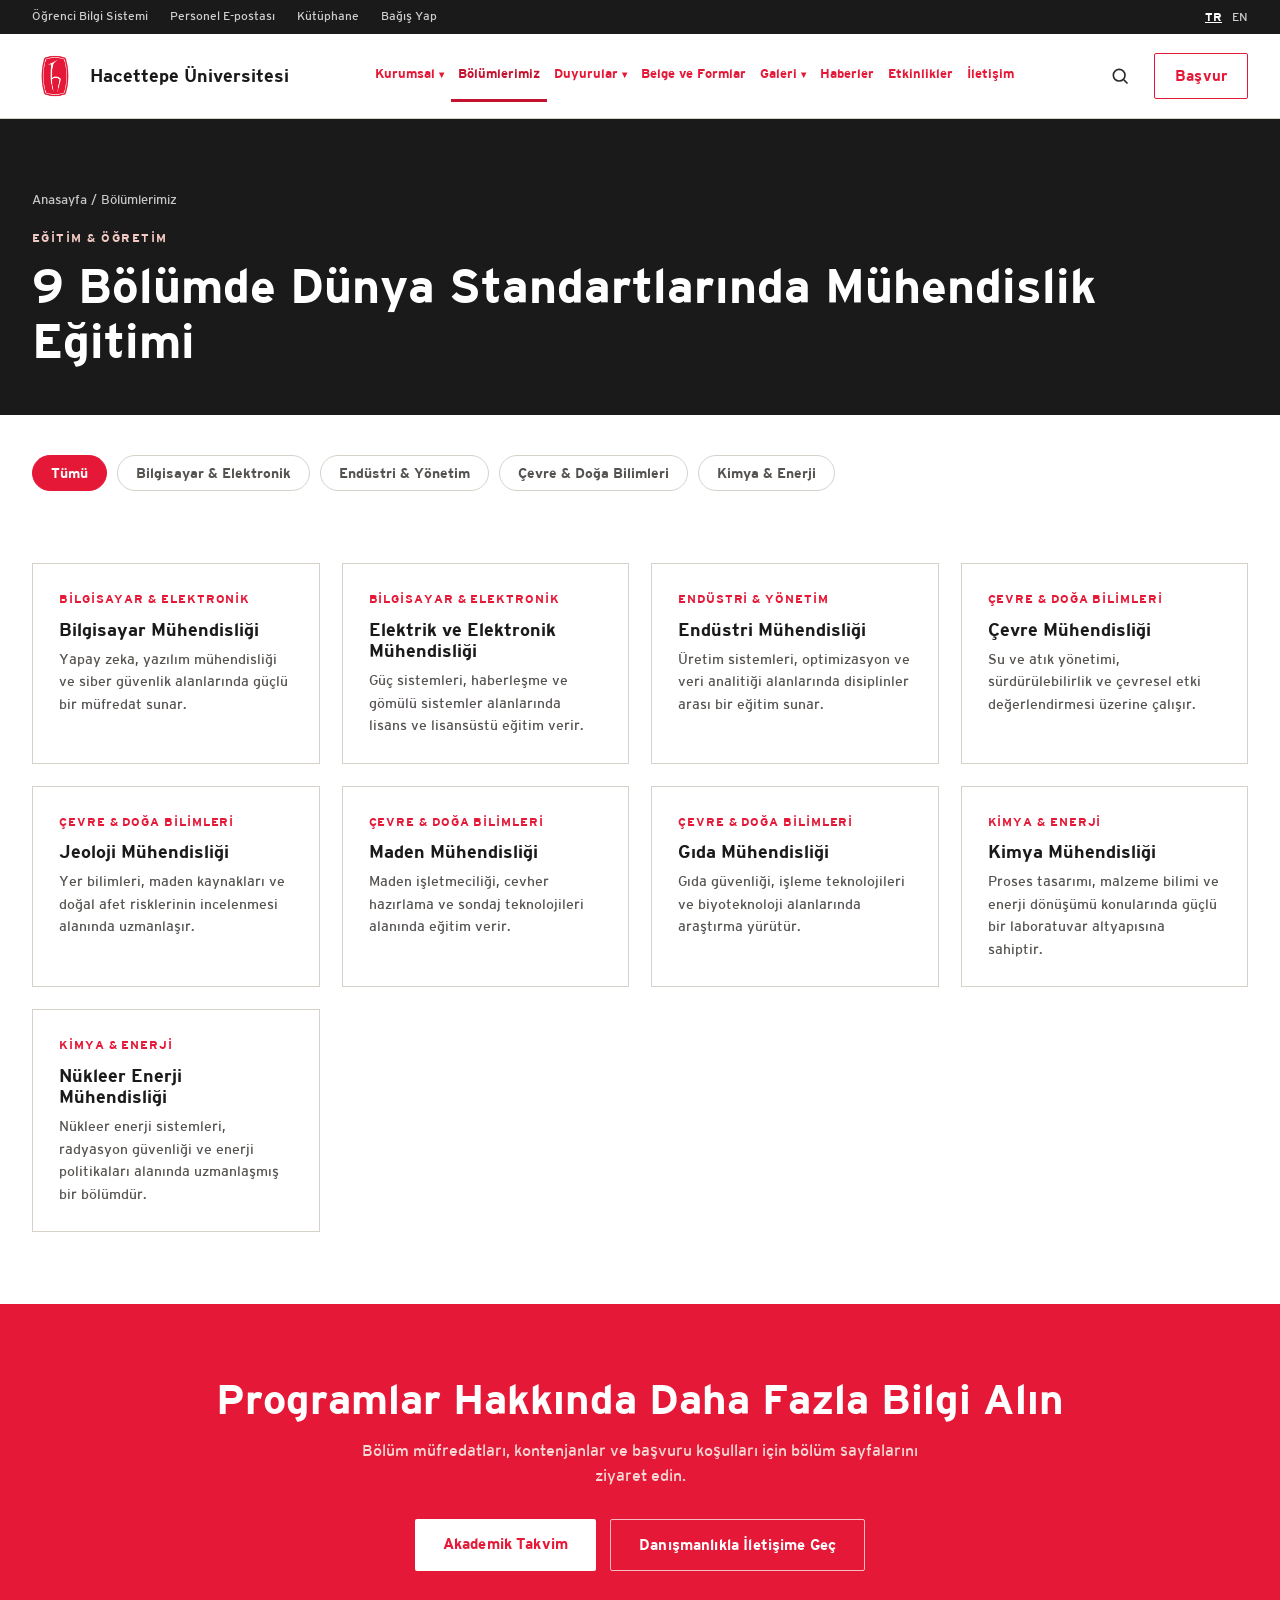
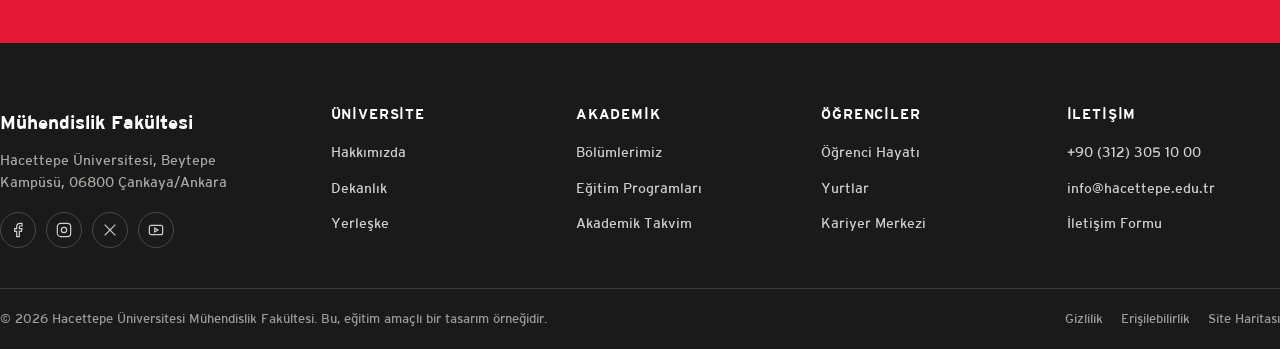
==== commit 38e164da: "sss" ====
--- a/akademik.html
+++ b/akademik.html
@@ -32,8 +32,8 @@
       <a href="index.html" class="brand">
         <img src="img/logo/hu-icon.png" alt="Hacettepe Üniversitesi Mühendislik Fakültesi" class="brand-mark" />
         <span class="brand-text">
-          <span class="brand-name">Mühendislik Fakültesi</span>
-          <span class="brand-sub">Hacettepe Üniversitesi</span>
+          <span class="brand-name">Hacettepe Üniversitesi</span>
+          <span class="brand-sub">Mühendislik Fakültesi</span>
         </span>
       </a>
 
--- a/css/style.css
+++ b/css/style.css
@@ -648,13 +648,12 @@
   flex-wrap: wrap;
 }
 
-/* Search box floating over hero bottom edge, Stanford tarzı */
+/* Search box floating over hero bottom edge, Stanford tarzı.
+   .container sınıfını paylaşır ki hizası .hero-inner ile birebir aynı olsun. */
 .hero-search {
   position: relative;
   z-index: 3;
-  max-width: var(--max-width);
-  margin: -46px auto 0;
-  padding: 0 32px;
+  margin-top: -46px;
 }
 
 .hero-search form {
@@ -1155,6 +1154,40 @@
   font-weight: 600;
   padding: 7px 14px;
   border-radius: 20px;
+}
+
+/* Tanıtım videosu — video sayfanın en altında (negatif z-index ile) sabit
+   durur; önündeki her bölümün zemini dolu olduğu için video görünmez.
+   Rakamlarla Fakültemiz'den sonra gelen boş/şeffaf "spacer" bölümü ekrana
+   geldiğinde onu örten bir şey kalmaz ve video sanki o bölümün altından
+   çıkıyormuş gibi ortaya çıkar; bir sonraki bölüm geldiğinde yeniden örtülür. */
+.video-fixed-layer {
+  position: fixed;
+  inset: 0;
+  z-index: -1;
+  overflow: hidden;
+}
+
+.video-fixed-media {
+  width: 100%;
+  height: 100%;
+  object-fit: cover;
+  display: block;
+}
+
+.video-reveal-spacer {
+  height: 100vh;
+}
+
+@media (max-width: 860px) {
+  .video-fixed-layer {
+    position: static;
+    height: 60vh;
+  }
+
+  .video-reveal-spacer {
+    display: none;
+  }
 }
 
 /* Sticky spotlight — sol sütun sabit kalır, sağ sütun kendi içeriği bitene
@@ -1177,6 +1210,17 @@
 .sticky-col h2 {
   font-size: clamp(1.7rem, 3vw, 2.4rem);
   margin: 16px 0 22px;
+}
+
+.light-heading {
+  font-weight: 400;
+}
+
+.sticky-col-text {
+  color: var(--hu-gray-700);
+  font-size: 1rem;
+  line-height: 1.6;
+  margin-bottom: 24px;
 }
 
 .badge-pill {
@@ -2092,33 +2136,74 @@
 }
 
 @media (max-width: 860px) {
+  :root {
+    --header-height: 64px;
+    --utility-height: 0px;
+  }
+
+  .utility-bar { display: none; }
+
   .primary-nav, .header-actions .icon-btn.search-desktop { display: none; }
   .menu-toggle { display: flex; }
-  .utility-bar nav { display: none; }
+  .brand-mark { width: 38px; height: 38px; }
+  .brand-text .brand-name { font-size: 0.98rem; }
+
   .split-section { grid-template-columns: 1fr; }
-  .split-text { padding: 56px 32px; }
+  .split-text { padding: 48px 28px; }
   .footer-top { grid-template-columns: 1fr 1fr; }
+
+  .hero { min-height: 520px; }
+
+  /* Uzun anasayfada bölümler arası dikey boşluk mobilde sıkılaştırılır */
+  .departments-section,
+  .discover-section,
+  .news-section,
+  .events-section {
+    padding: 56px 0;
+  }
+
+  .content-layout,
+  .contact-layout {
+    padding: 48px 0;
+  }
+
+  .units-grid { padding: 48px 0; }
+  .feature-grid { padding: 8px 0 48px; }
+  .cta-band { padding: 56px 0; }
+  .page-header { padding: 48px 0 32px; }
+
+  .events-toolbar { align-items: stretch; }
+  .event-search-box { max-width: none; }
+
+  .discover-card { min-height: 260px; }
+
+  .stats-photo img { max-height: 280px; }
+  .stats-strip { padding: 28px 18px; }
+
   .events-grid { grid-template-columns: 1fr; }
   .dept-grid { grid-template-columns: repeat(2, 1fr); }
+  .discover-grid { grid-template-columns: 1fr; }
+  .spotlight-grid { grid-template-columns: 1fr; }
   .gallery-grid { grid-template-columns: repeat(2, 1fr); grid-template-rows: repeat(4, 140px); }
   .gallery-item.big { grid-column: span 2; grid-row: span 1; }
 }
 
 @media (max-width: 560px) {
   .container { padding: 0 20px; }
-  .hero-inner { padding: 90px 20px 120px; }
+  .hero { min-height: 460px; }
+  .hero-inner { padding: 80px 20px 110px; }
   .hero-cta { flex-direction: column; }
   .hero-search form { flex-direction: column; align-items: stretch; padding: 16px; }
   .hero-search button { width: 100%; }
+  .header-actions .btn-outline-dark { display: none; }
   .footer-top { grid-template-columns: 1fr; padding: 48px 0 24px; }
   .stats-grid { grid-template-columns: repeat(2, 1fr); row-gap: 24px; }
   .stat-item { border-right: none; border-bottom: 1px solid rgba(255, 255, 255, 0.15); padding-bottom: 20px; }
   .stat-item:nth-last-child(-n+2) { border-bottom: none; }
+  .dept-chip { padding: 16px 18px; font-size: 0.88rem; }
   .gallery-grid { grid-template-columns: 1fr; grid-template-rows: repeat(6, 150px); }
   .gallery-item.big { grid-column: span 1; }
   .dept-grid { grid-template-columns: 1fr; }
-  .discover-grid { grid-template-columns: 1fr; }
-  .spotlight-grid { grid-template-columns: 1fr; }
 }
 
 /* Mobil açılır menü */
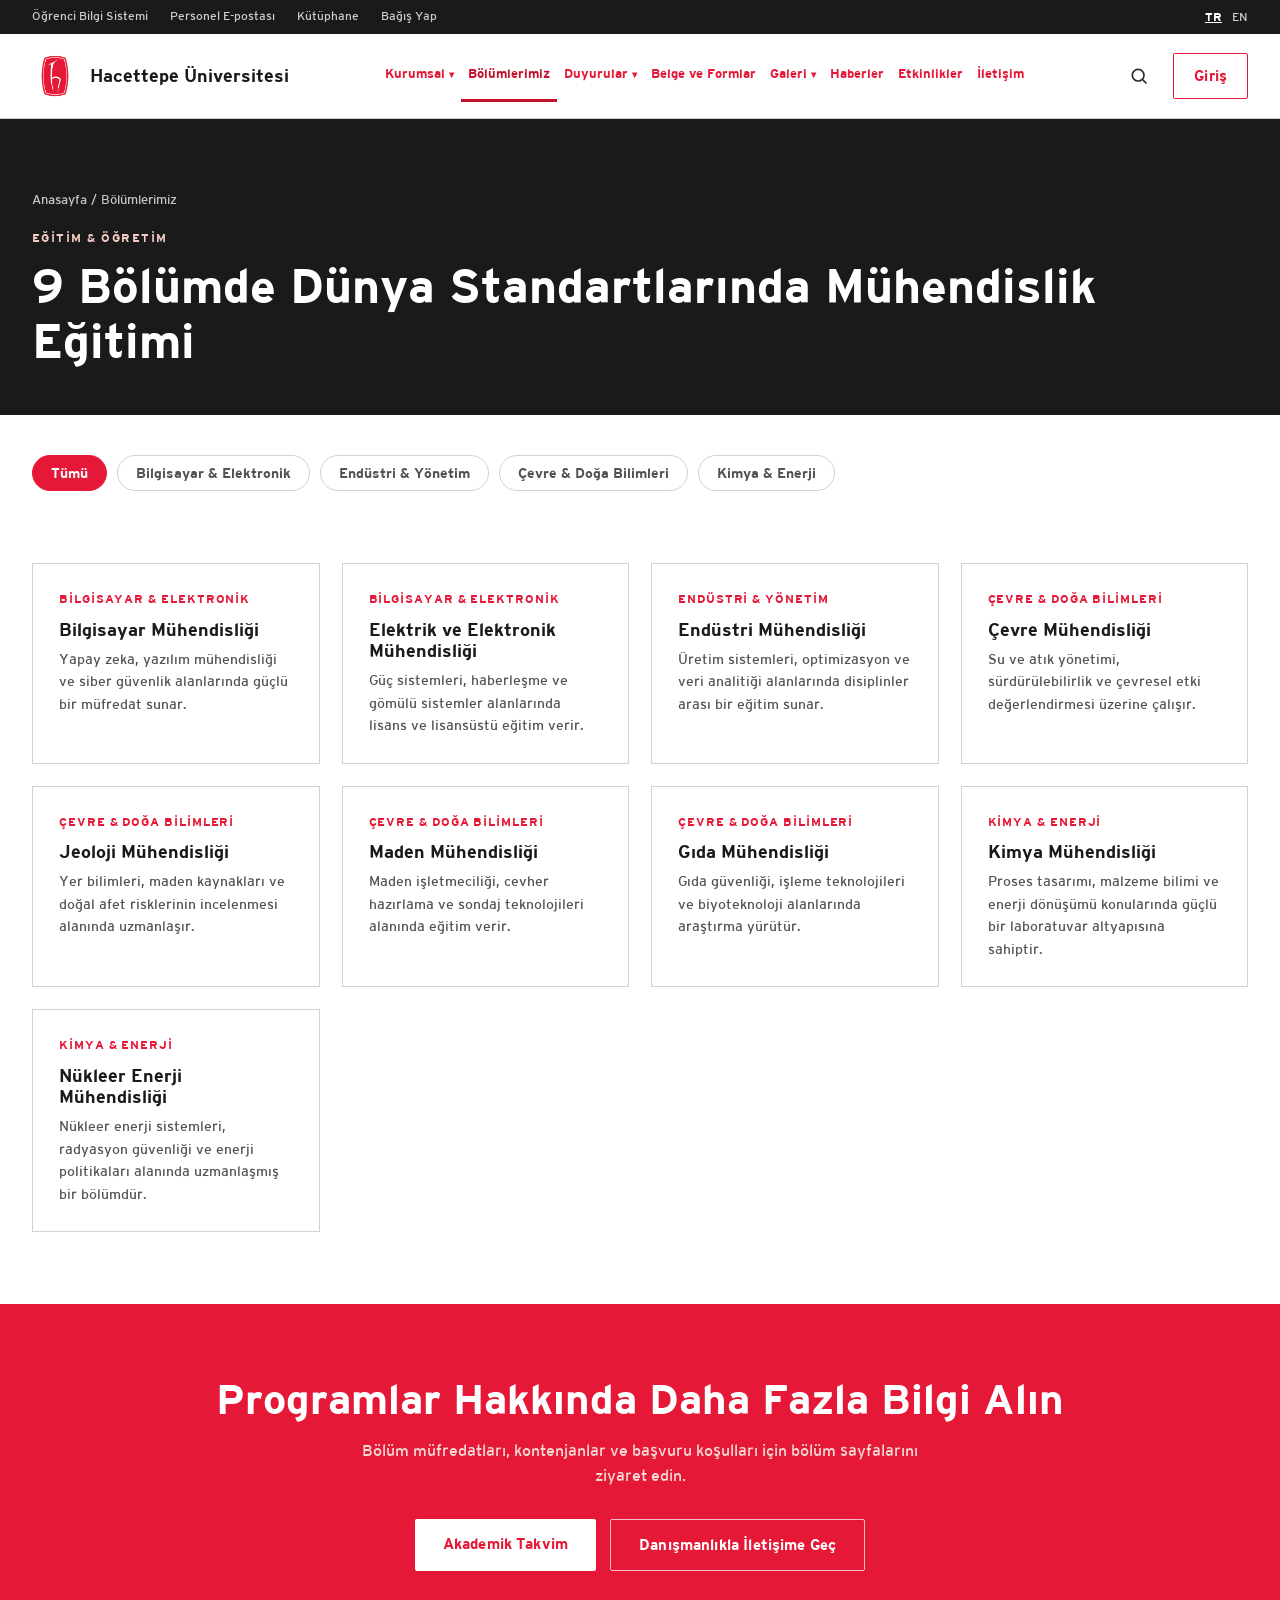
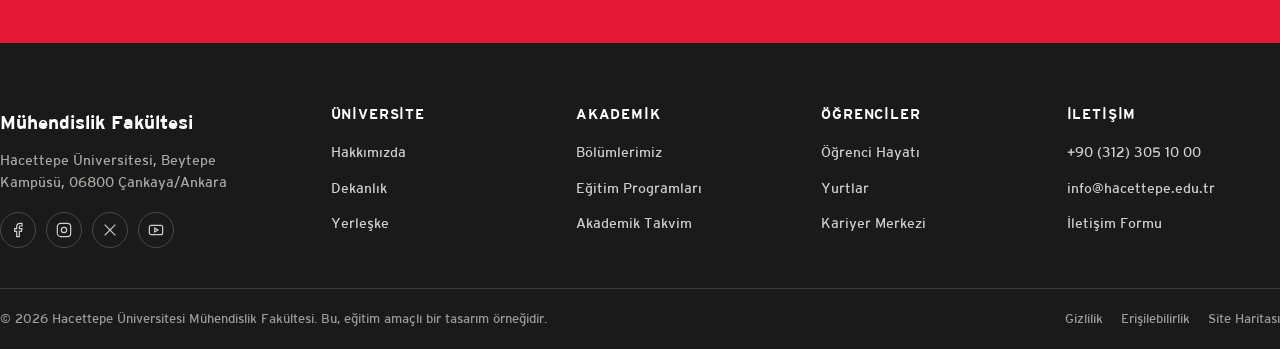
==== commit 99b074af: "ss" ====
--- a/akademik.html
+++ b/akademik.html
@@ -123,7 +123,7 @@
         <button class="icon-btn search-desktop" data-search-open aria-label="Ara">
           <svg viewBox="0 0 24 24" fill="none" stroke="currentColor" stroke-width="2"><circle cx="11" cy="11" r="7"/><line x1="21" y1="21" x2="16.65" y2="16.65"/></svg>
         </button>
-        <a href="#" class="btn btn-outline-dark" style="padding:10px 20px;">Başvur</a>
+        <a href="#" class="btn btn-outline-dark" style="padding:10px 20px;">Giriş</a>
         <button class="menu-toggle" aria-label="Menüyü aç/kapat" aria-expanded="false">
           <span></span><span></span><span></span>
         </button>
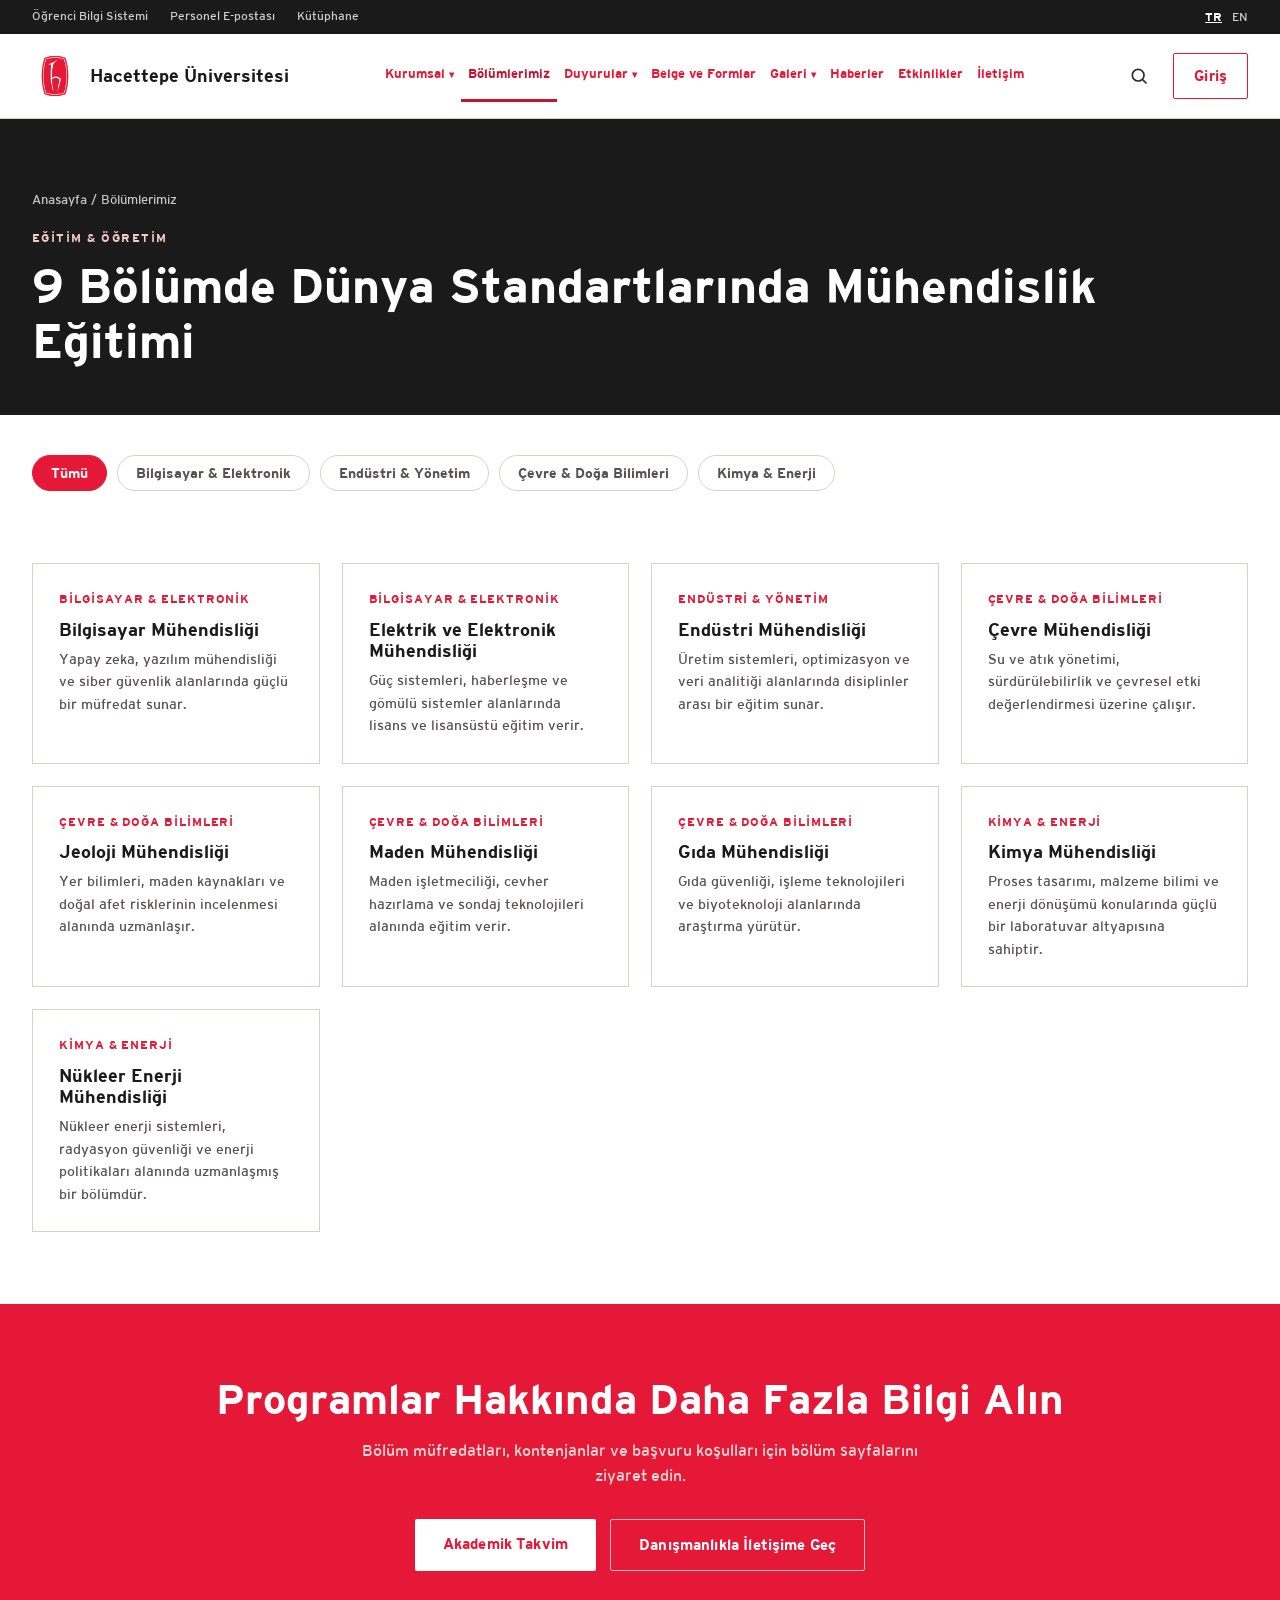
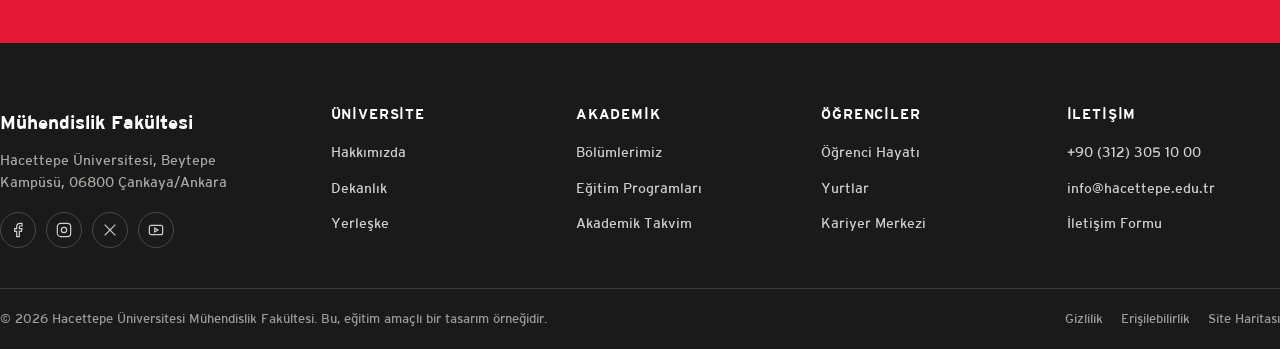
==== commit 4438eba6: "ss" ====
--- a/akademik.html
+++ b/akademik.html
@@ -17,7 +17,6 @@
           <li><a href="#">Öğrenci Bilgi Sistemi</a></li>
           <li><a href="#">Personel E-postası</a></li>
           <li><a href="#">Kütüphane</a></li>
-          <li><a href="#">Bağış Yap</a></li>
         </ul>
       </nav>
       <div class="lang-switch">
--- a/css/style.css
+++ b/css/style.css
@@ -602,7 +602,6 @@
   align-items: center;
   color: #fff;
   background: var(--hu-red-dark);
-  overflow: hidden;
 }
 
 .hero-bg {
@@ -648,21 +647,29 @@
   flex-wrap: wrap;
 }
 
-/* Search box floating over hero bottom edge, Stanford tarzı.
+/* Search box, hero'nun alt kenarına tam ortalanacak şekilde konumlanır.
+   position:absolute + bottom:0 kutunun alt kenarını hero'nun alt kenarına
+   hizalar; translateY(%50) ise kutuyu kendi yüksekliğinin yarısı kadar
+   aşağı kaydırır — sonuç olarak kutunun DÜŞEY ORTASI, kutunun gerçek
+   yüksekliği ne olursa olsun her zaman hero'nun alt kenarına denk gelir.
    .container sınıfını paylaşır ki hizası .hero-inner ile birebir aynı olsun. */
 .hero-search {
-  position: relative;
+  position: absolute;
+  left: 0;
+  right: 0;
+  bottom: 0;
+  transform: translateY(50%);
   z-index: 3;
-  margin-top: -46px;
 }
 
 .hero-search form {
+  height: 64px;
   background: #fff;
   border-radius: 4px;
   box-shadow: var(--shadow-md);
   display: flex;
   align-items: center;
-  padding: 8px 8px 8px 22px;
+  padding: 0 8px 0 22px;
   gap: 10px;
 }
 
@@ -908,38 +915,37 @@
   display: block;
 }
 
-.stats-strip {
-  background: var(--hu-black);
-  border-radius: 8px;
-  margin-top: 16px;
-  padding: 40px 24px;
-}
-
 .stats-grid {
   display: grid;
   grid-template-columns: repeat(auto-fit, minmax(160px, 1fr));
+  gap: 16px;
+  margin-top: 16px;
   text-align: center;
 }
 
-.stat-item {
-  border-right: 1px solid rgba(255, 255, 255, 0.15);
-  padding: 0 20px;
-}
-
-.stat-item:last-child {
-  border-right: none;
-}
-
-.stat-item .stat-number {
+.stat-card {
+  background: var(--hu-cream);
+  border: 1px solid var(--hu-gray-300);
+  border-radius: 8px;
+  padding: 28px 16px;
+  transition: box-shadow var(--transition), transform var(--transition);
+}
+
+.stat-card:hover {
+  box-shadow: var(--shadow-sm);
+  transform: translateY(-3px);
+}
+
+.stat-card .stat-number {
   font-family: var(--font-serif);
   font-size: clamp(1.8rem, 3vw, 2.4rem);
-  color: #fff;
-  font-weight: 700;
-}
-
-.stat-item .stat-label {
+  color: var(--hu-black);
+  font-weight: 700;
+}
+
+.stat-card .stat-label {
   font-size: 0.8rem;
-  color: var(--hu-red-light);
+  color: var(--hu-red);
   margin-top: 10px;
   line-height: 1.35;
 }
@@ -2178,7 +2184,6 @@
   .discover-card { min-height: 260px; }
 
   .stats-photo img { max-height: 280px; }
-  .stats-strip { padding: 28px 18px; }
 
   .events-grid { grid-template-columns: 1fr; }
   .dept-grid { grid-template-columns: repeat(2, 1fr); }
@@ -2193,13 +2198,11 @@
   .hero { min-height: 460px; }
   .hero-inner { padding: 80px 20px 110px; }
   .hero-cta { flex-direction: column; }
-  .hero-search form { flex-direction: column; align-items: stretch; padding: 16px; }
+  .hero-search form { height: auto; flex-direction: column; align-items: stretch; padding: 16px; }
   .hero-search button { width: 100%; }
   .header-actions .btn-outline-dark { display: none; }
   .footer-top { grid-template-columns: 1fr; padding: 48px 0 24px; }
-  .stats-grid { grid-template-columns: repeat(2, 1fr); row-gap: 24px; }
-  .stat-item { border-right: none; border-bottom: 1px solid rgba(255, 255, 255, 0.15); padding-bottom: 20px; }
-  .stat-item:nth-last-child(-n+2) { border-bottom: none; }
+  .stats-grid { grid-template-columns: repeat(2, 1fr); }
   .dept-chip { padding: 16px 18px; font-size: 0.88rem; }
   .gallery-grid { grid-template-columns: 1fr; grid-template-rows: repeat(6, 150px); }
   .gallery-item.big { grid-column: span 1; }
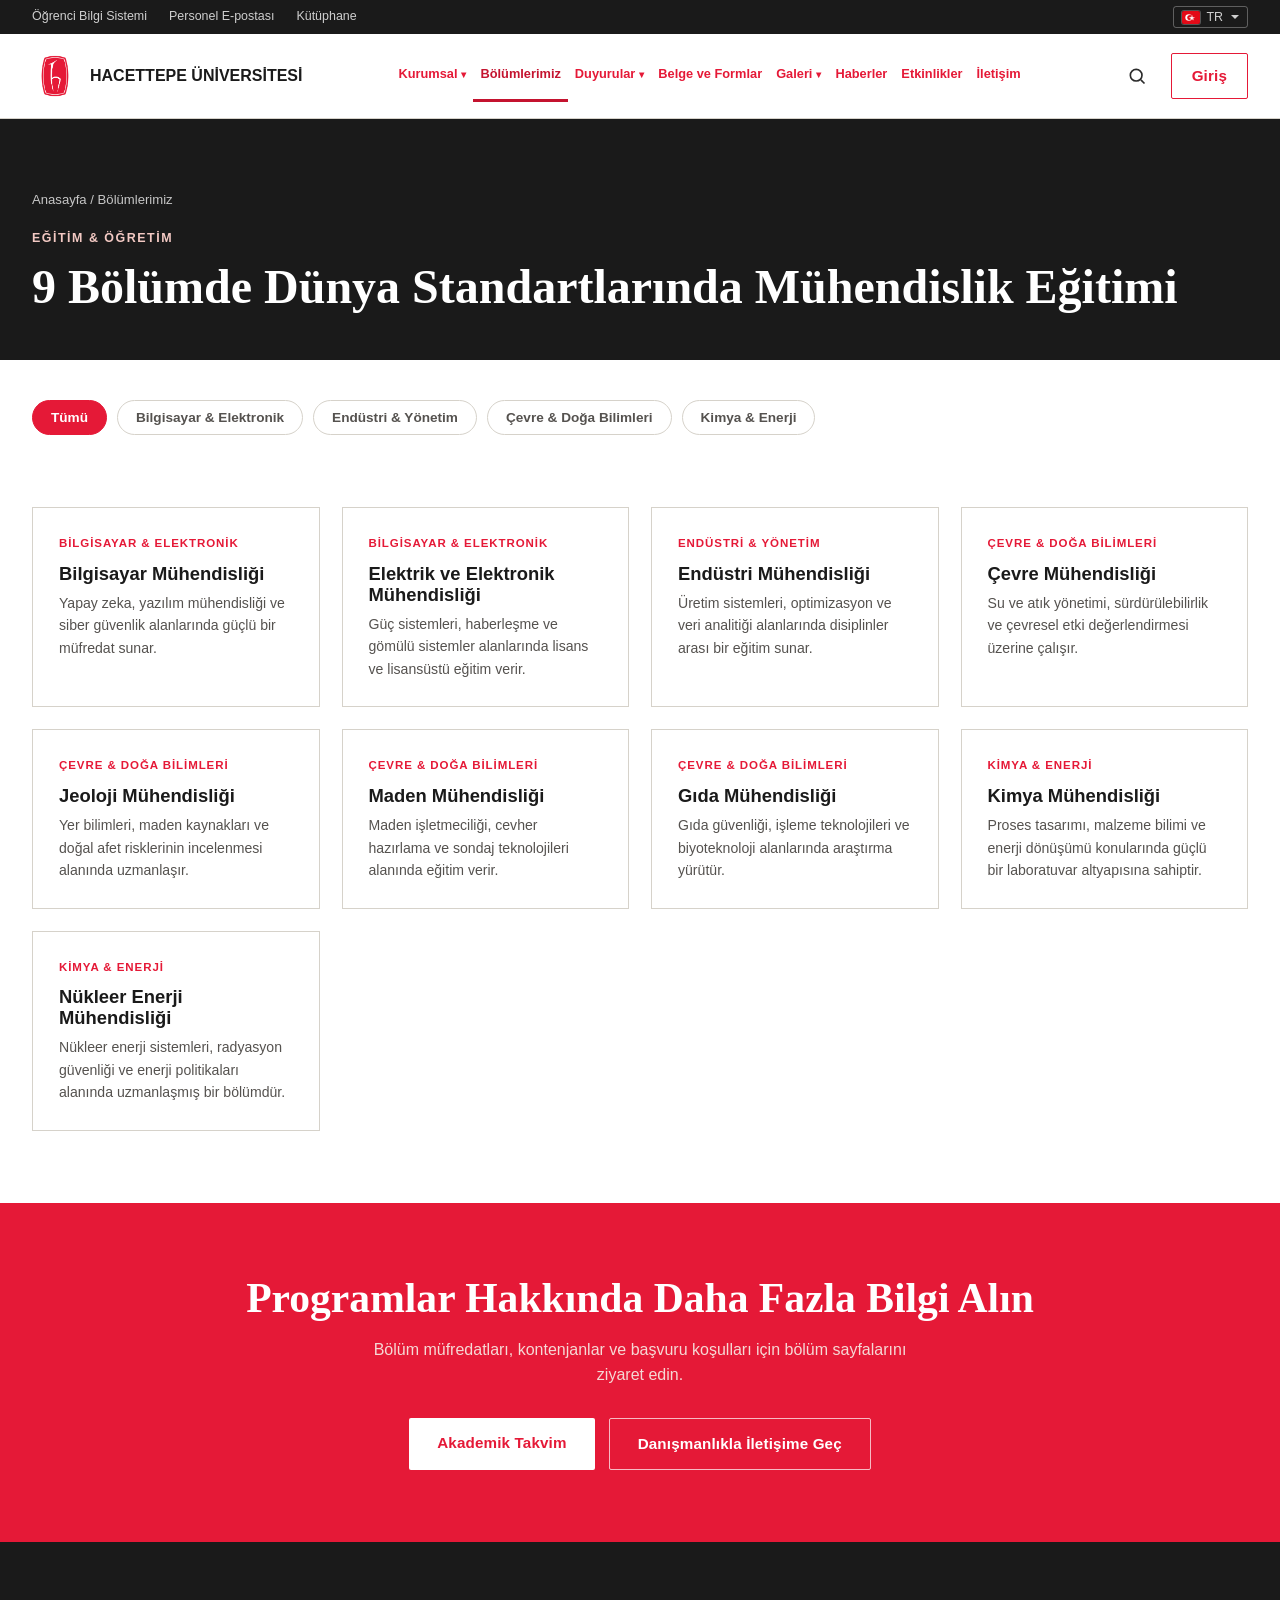
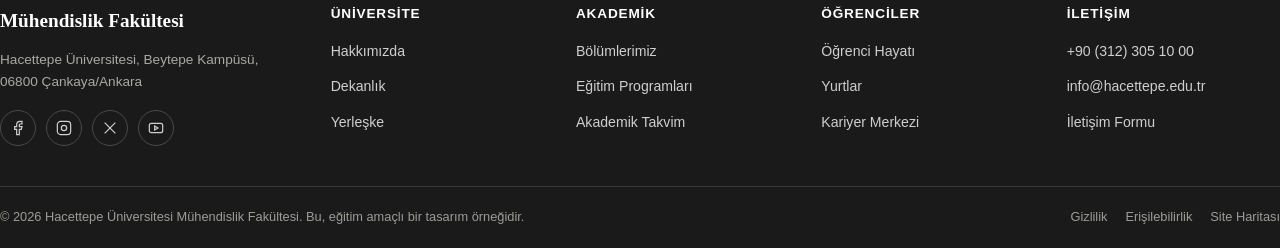
==== commit 657bf0b5: "ss" ====
--- a/akademik.html
+++ b/akademik.html
@@ -8,20 +8,26 @@
   <link rel="stylesheet" href="css/style.css" />
 </head>
 <body data-page="bolumlerimiz">
-  <a href="#main" class="skip-link">İçeriğe geç</a>
+  <a href="#main" class="skip-link" data-i18n="common.skipLink">İçeriğe geç</a>
 
   <div class="utility-bar">
     <div class="container">
       <nav aria-label="Hızlı erişim">
         <ul>
-          <li><a href="#">Öğrenci Bilgi Sistemi</a></li>
-          <li><a href="#">Personel E-postası</a></li>
-          <li><a href="#">Kütüphane</a></li>
+          <li><a href="#" data-i18n="common.utility.sbs">Öğrenci Bilgi Sistemi</a></li>
+          <li><a href="#" data-i18n="common.utility.email">Personel E-postası</a></li>
+          <li><a href="#" data-i18n="common.utility.library">Kütüphane</a></li>
         </ul>
       </nav>
       <div class="lang-switch">
-        <button type="button" class="active">TR</button>
-        <button type="button">EN</button>
+        <button type="button" class="lang-current" aria-haspopup="listbox" aria-expanded="false">
+          <span class="flag flag-tr" aria-hidden="true"></span> TR
+        </button>
+        <ul class="lang-options" role="listbox">
+          <li role="option" data-lang="tr" data-flag="flag-tr" class="active"><span class="flag flag-tr" aria-hidden="true"></span> TR</li>
+          <li role="option" data-lang="en" data-flag="flag-gb"><span class="flag flag-gb" aria-hidden="true"></span> EN</li>
+          <li role="option" data-lang="fr" data-flag="flag-fr"><span class="flag flag-fr" aria-hidden="true"></span> FR</li>
+        </ul>
       </div>
     </div>
   </div>
@@ -40,90 +46,90 @@
         <ul>
           <li data-menu-item>
             <a href="hakkimizda.html" class="nav-link" data-nav-key="kurumsal" aria-expanded="false">
-              Kurumsal <span class="nav-caret">▾</span>
+              <span data-i18n="common.nav.kurumsal">Kurumsal</span> <span class="nav-caret">▾</span>
             </a>
             <div class="mega-menu">
               <div>
-                <span class="mega-col-title">Üniversite</span>
-                <a href="hakkimizda.html">Tarihçe</a>
-                <a href="hakkimizda.html#dekanlik">Dekanlık ve Yönetim</a>
-                <a href="hakkimizda.html#yerleske">Yerleşkemiz</a>
-              </div>
-              <div>
-                <span class="mega-col-title">Kurumsal</span>
-                <a href="hakkimizda.html#sayilarla">Sayılarla Hacettepe</a>
-                <a href="hakkimizda.html#kimlik">Kurumsal Kimlik</a>
-                <a href="iletisim.html">İletişim Bilgileri</a>
+                <span class="mega-col-title" data-i18n="common.nav.kurumsalColUniversite">Üniversite</span>
+                <a href="hakkimizda.html" data-i18n="common.nav.kurumsalMenu.tarihce">Tarihçe</a>
+                <a href="hakkimizda.html#dekanlik" data-i18n="common.nav.kurumsalMenu.dekanlik">Dekanlık ve Yönetim</a>
+                <a href="hakkimizda.html#yerleske" data-i18n="common.nav.kurumsalMenu.yerleske">Yerleşkemiz</a>
+              </div>
+              <div>
+                <span class="mega-col-title" data-i18n="common.nav.kurumsalColKurumsal">Kurumsal</span>
+                <a href="hakkimizda.html#sayilarla" data-i18n="common.nav.kurumsalMenu.sayilarla">Sayılarla Hacettepe</a>
+                <a href="hakkimizda.html#kimlik" data-i18n="common.nav.kurumsalMenu.kimlik">Kurumsal Kimlik</a>
+                <a href="iletisim.html" data-i18n="common.nav.kurumsalMenu.iletisimBilgileri">İletişim Bilgileri</a>
               </div>
             </div>
           </li>
 
           <li>
-            <a href="akademik.html" class="nav-link" data-nav-key="bolumlerimiz">Bölümlerimiz</a>
+            <a href="akademik.html" class="nav-link" data-nav-key="bolumlerimiz" data-i18n="common.nav.bolumlerimiz">Bölümlerimiz</a>
           </li>
 
           <li data-menu-item>
             <a href="index.html#duyurular" class="nav-link" data-nav-key="duyurular" aria-expanded="false">
-              Duyurular <span class="nav-caret">▾</span>
+              <span data-i18n="common.nav.duyurular">Duyurular</span> <span class="nav-caret">▾</span>
             </a>
             <div class="mega-menu">
               <div>
-                <span class="mega-col-title">Duyuru Türleri</span>
-                <a href="index.html#duyurular">Akademik Duyurular</a>
-                <a href="index.html#duyurular">Sınav Duyuruları</a>
-                <a href="index.html#duyurular">İdari Duyurular</a>
-              </div>
-              <div>
-                <span class="mega-col-title">Hızlı Erişim</span>
-                <a href="index.html#duyurular">Tüm Duyurular</a>
-                <a href="#">Duyuru Arşivi</a>
-                <a href="#">Akademik Takvim</a>
+                <span class="mega-col-title" data-i18n="common.nav.duyurularCol1">Duyuru Türleri</span>
+                <a href="index.html#duyurular" data-i18n="common.nav.duyurularMenu.akademik">Akademik Duyurular</a>
+                <a href="index.html#duyurular" data-i18n="common.nav.duyurularMenu.sinav">Sınav Duyuruları</a>
+                <a href="index.html#duyurular" data-i18n="common.nav.duyurularMenu.idari">İdari Duyurular</a>
+              </div>
+              <div>
+                <span class="mega-col-title" data-i18n="common.nav.duyurularCol2">Hızlı Erişim</span>
+                <a href="index.html#duyurular" data-i18n="common.nav.duyurularMenu.tumDuyurular">Tüm Duyurular</a>
+                <a href="#" data-i18n="common.nav.duyurularMenu.arsiv">Duyuru Arşivi</a>
+                <a href="#" data-i18n="common.nav.duyurularMenu.takvim">Akademik Takvim</a>
               </div>
             </div>
           </li>
 
           <li>
-            <a href="belge-ve-formlar.html" class="nav-link" data-nav-key="belge-ve-formlar">Belge ve Formlar</a>
+            <a href="belge-ve-formlar.html" class="nav-link" data-nav-key="belge-ve-formlar" data-i18n="common.nav.belgeVeFormlar">Belge ve Formlar</a>
           </li>
 
           <li data-menu-item>
             <a href="ogrenci-hayati.html#galeri" class="nav-link" data-nav-key="galeri" aria-expanded="false">
-              Galeri <span class="nav-caret">▾</span>
+              <span data-i18n="common.nav.galeri">Galeri</span> <span class="nav-caret">▾</span>
             </a>
             <div class="mega-menu">
               <div>
-                <span class="mega-col-title">Görseller</span>
-                <a href="ogrenci-hayati.html#galeri">Kampüs Galerisi</a>
-                <a href="ogrenci-hayati.html#galeri">Etkinlik Galerisi</a>
-              </div>
-              <div>
-                <span class="mega-col-title">Medya</span>
-                <a href="#">Video Galerisi</a>
-                <a href="ogrenci-hayati.html">Öğrenci Hayatı</a>
+                <span class="mega-col-title" data-i18n="common.nav.galeriCol1">Görseller</span>
+                <a href="ogrenci-hayati.html#galeri" data-i18n="common.nav.galeriMenu.kampus">Kampüs Galerisi</a>
+                <a href="ogrenci-hayati.html#galeri" data-i18n="common.nav.galeriMenu.etkinlik">Etkinlik Galerisi</a>
+              </div>
+              <div>
+                <span class="mega-col-title" data-i18n="common.nav.galeriCol2">Medya</span>
+                <a href="#" data-i18n="common.nav.galeriMenu.video">Video Galerisi</a>
+                <a href="ogrenci-hayati.html" data-i18n="common.nav.galeriMenu.ogrenciHayati">Öğrenci Hayatı</a>
               </div>
             </div>
           </li>
 
           <li>
-            <a href="index.html#duyurular" class="nav-link" data-nav-key="haberler">Haberler</a>
-          </li>
-
-          <li>
-            <a href="index.html#etkinlikler" class="nav-link" data-nav-key="etkinlikler">Etkinlikler</a>
-          </li>
-
-          <li>
-            <a href="iletisim.html" class="nav-link" data-nav-key="iletisim">İletişim</a>
+            <a href="index.html#duyurular" class="nav-link" data-nav-key="haberler" data-i18n="common.nav.haberler">Haberler</a>
+          </li>
+
+          <li>
+            <a href="index.html#etkinlikler" class="nav-link" data-nav-key="etkinlikler" data-i18n="common.nav.etkinlikler">Etkinlikler</a>
+          </li>
+
+          <li>
+            <a href="iletisim.html" class="nav-link" data-nav-key="iletisim" data-i18n="common.nav.iletisim">İletişim</a>
           </li>
         </ul>
       </nav>
 
       <div class="header-actions">
-        <button class="icon-btn search-desktop" data-search-open aria-label="Ara">
+        <button class="icon-btn search-desktop" data-search-open aria-label="Ara" data-i18n-aria-label="common.header.searchAria">
           <svg viewBox="0 0 24 24" fill="none" stroke="currentColor" stroke-width="2"><circle cx="11" cy="11" r="7"/><line x1="21" y1="21" x2="16.65" y2="16.65"/></svg>
         </button>
-        <a href="#" class="btn btn-outline-dark" style="padding:10px 20px;">Giriş</a>
-        <button class="menu-toggle" aria-label="Menüyü aç/kapat" aria-expanded="false">
+        <a href="#" class="btn btn-outline-dark" style="padding:10px 20px;" data-i18n="common.header.girisBtn">Giriş</a>
+        <button class="menu-toggle" aria-label="Menüyü aç/kapat" aria-expanded="false" data-i18n-aria-label="common.header.menuAria">
           <span></span><span></span><span></span>
         </button>
       </div>
@@ -133,17 +139,17 @@
   <div class="search-overlay">
     <div class="search-panel">
       <div class="container">
-        <button class="search-close" aria-label="Aramayı kapat">&times;</button>
+        <button class="search-close" aria-label="Aramayı kapat" data-i18n-aria-label="common.search.closeAria">&times;</button>
         <form role="search">
-          <input type="search" placeholder="Sitede ara: bölüm, akademisyen, duyuru…" aria-label="Site içi arama" />
-          <button type="submit" class="search-submit">Ara</button>
+          <input type="search" placeholder="Sitede ara: bölüm, akademisyen, duyuru…" aria-label="Site içi arama" data-i18n-placeholder="common.search.placeholder" data-i18n-aria-label="common.search.ariaLabel" />
+          <button type="submit" class="search-submit" data-i18n="common.search.button">Ara</button>
         </form>
         <div class="search-suggest">
-          <span>Popüler:</span>
-          <a href="akademik.html">Bölümlerimiz</a>
-          <a href="#">Akademik Takvim</a>
-          <a href="ogrenci-hayati.html">Yurt Başvurusu</a>
-          <a href="iletisim.html">İletişim</a>
+          <span data-i18n="common.search.populer">Popüler:</span>
+          <a href="akademik.html" data-i18n="common.search.suggest.bolumlerimiz">Bölümlerimiz</a>
+          <a href="#" data-i18n="common.search.suggest.takvim">Akademik Takvim</a>
+          <a href="ogrenci-hayati.html" data-i18n="common.search.suggest.yurt">Yurt Başvurusu</a>
+          <a href="iletisim.html" data-i18n="common.search.suggest.iletisim">İletişim</a>
         </div>
       </div>
     </div>
@@ -152,80 +158,80 @@
   <main id="main">
     <section class="page-header">
       <div class="container">
-        <div class="breadcrumb"><a href="index.html">Anasayfa</a> / Bölümlerimiz</div>
-        <span class="eyebrow">Eğitim &amp; Öğretim</span>
-        <h1>9 Bölümde Dünya Standartlarında Mühendislik Eğitimi</h1>
+        <div class="breadcrumb"><a href="index.html" data-i18n="bolumlerimiz.breadcrumb.home">Anasayfa</a> / <span data-i18n="bolumlerimiz.breadcrumb.current">Bölümlerimiz</span></div>
+        <span class="eyebrow" data-i18n="bolumlerimiz.hero.eyebrow">Eğitim &amp; Öğretim</span>
+        <h1 data-i18n="bolumlerimiz.hero.title">9 Bölümde Dünya Standartlarında Mühendislik Eğitimi</h1>
       </div>
     </section>
 
     <section class="container">
       <div class="filter-bar" data-filter-for="#units-grid">
-        <button class="filter-chip active" data-filter="all">Tümü</button>
-        <button class="filter-chip" data-filter="bilgisayar-elektronik">Bilgisayar &amp; Elektronik</button>
-        <button class="filter-chip" data-filter="endustri">Endüstri &amp; Yönetim</button>
-        <button class="filter-chip" data-filter="cevre-doga">Çevre &amp; Doğa Bilimleri</button>
-        <button class="filter-chip" data-filter="kimya-enerji">Kimya &amp; Enerji</button>
+        <button class="filter-chip active" data-filter="all" data-i18n="bolumlerimiz.filters.all">Tümü</button>
+        <button class="filter-chip" data-filter="bilgisayar-elektronik" data-i18n="bolumlerimiz.filters.bilgisayarElektronik">Bilgisayar &amp; Elektronik</button>
+        <button class="filter-chip" data-filter="endustri" data-i18n="bolumlerimiz.filters.endustri">Endüstri &amp; Yönetim</button>
+        <button class="filter-chip" data-filter="cevre-doga" data-i18n="bolumlerimiz.filters.cevreDoga">Çevre &amp; Doğa Bilimleri</button>
+        <button class="filter-chip" data-filter="kimya-enerji" data-i18n="bolumlerimiz.filters.kimyaEnerji">Kimya &amp; Enerji</button>
       </div>
 
       <div class="units-grid" id="units-grid">
         <div class="unit-card reveal" data-category="bilgisayar-elektronik">
-          <span class="unit-tag">Bilgisayar &amp; Elektronik</span>
-          <h3>Bilgisayar Mühendisliği</h3>
-          <p>Yapay zeka, yazılım mühendisliği ve siber güvenlik alanlarında güçlü bir müfredat sunar.</p>
+          <span class="unit-tag" data-i18n="bolumlerimiz.filters.bilgisayarElektronik">Bilgisayar &amp; Elektronik</span>
+          <h3 data-i18n="bolumlerimiz.dept.bilgisayar.title">Bilgisayar Mühendisliği</h3>
+          <p data-i18n="bolumlerimiz.dept.bilgisayar.desc">Yapay zeka, yazılım mühendisliği ve siber güvenlik alanlarında güçlü bir müfredat sunar.</p>
         </div>
         <div class="unit-card reveal" data-category="bilgisayar-elektronik">
-          <span class="unit-tag">Bilgisayar &amp; Elektronik</span>
-          <h3>Elektrik ve Elektronik Mühendisliği</h3>
-          <p>Güç sistemleri, haberleşme ve gömülü sistemler alanlarında lisans ve lisansüstü eğitim verir.</p>
+          <span class="unit-tag" data-i18n="bolumlerimiz.filters.bilgisayarElektronik">Bilgisayar &amp; Elektronik</span>
+          <h3 data-i18n="bolumlerimiz.dept.elektrik.title">Elektrik ve Elektronik Mühendisliği</h3>
+          <p data-i18n="bolumlerimiz.dept.elektrik.desc">Güç sistemleri, haberleşme ve gömülü sistemler alanlarında lisans ve lisansüstü eğitim verir.</p>
         </div>
 
         <div class="unit-card reveal" data-category="endustri">
-          <span class="unit-tag">Endüstri &amp; Yönetim</span>
-          <h3>Endüstri Mühendisliği</h3>
-          <p>Üretim sistemleri, optimizasyon ve veri analitiği alanlarında disiplinler arası bir eğitim sunar.</p>
+          <span class="unit-tag" data-i18n="bolumlerimiz.filters.endustri">Endüstri &amp; Yönetim</span>
+          <h3 data-i18n="bolumlerimiz.dept.endustri.title">Endüstri Mühendisliği</h3>
+          <p data-i18n="bolumlerimiz.dept.endustri.desc">Üretim sistemleri, optimizasyon ve veri analitiği alanlarında disiplinler arası bir eğitim sunar.</p>
         </div>
 
         <div class="unit-card reveal" data-category="cevre-doga">
-          <span class="unit-tag">Çevre &amp; Doğa Bilimleri</span>
-          <h3>Çevre Mühendisliği</h3>
-          <p>Su ve atık yönetimi, sürdürülebilirlik ve çevresel etki değerlendirmesi üzerine çalışır.</p>
+          <span class="unit-tag" data-i18n="bolumlerimiz.filters.cevreDoga">Çevre &amp; Doğa Bilimleri</span>
+          <h3 data-i18n="bolumlerimiz.dept.cevre.title">Çevre Mühendisliği</h3>
+          <p data-i18n="bolumlerimiz.dept.cevre.desc">Su ve atık yönetimi, sürdürülebilirlik ve çevresel etki değerlendirmesi üzerine çalışır.</p>
         </div>
         <div class="unit-card reveal" data-category="cevre-doga">
-          <span class="unit-tag">Çevre &amp; Doğa Bilimleri</span>
-          <h3>Jeoloji Mühendisliği</h3>
-          <p>Yer bilimleri, maden kaynakları ve doğal afet risklerinin incelenmesi alanında uzmanlaşır.</p>
+          <span class="unit-tag" data-i18n="bolumlerimiz.filters.cevreDoga">Çevre &amp; Doğa Bilimleri</span>
+          <h3 data-i18n="bolumlerimiz.dept.jeoloji.title">Jeoloji Mühendisliği</h3>
+          <p data-i18n="bolumlerimiz.dept.jeoloji.desc">Yer bilimleri, maden kaynakları ve doğal afet risklerinin incelenmesi alanında uzmanlaşır.</p>
         </div>
         <div class="unit-card reveal" data-category="cevre-doga">
-          <span class="unit-tag">Çevre &amp; Doğa Bilimleri</span>
-          <h3>Maden Mühendisliği</h3>
-          <p>Maden işletmeciliği, cevher hazırlama ve sondaj teknolojileri alanında eğitim verir.</p>
+          <span class="unit-tag" data-i18n="bolumlerimiz.filters.cevreDoga">Çevre &amp; Doğa Bilimleri</span>
+          <h3 data-i18n="bolumlerimiz.dept.maden.title">Maden Mühendisliği</h3>
+          <p data-i18n="bolumlerimiz.dept.maden.desc">Maden işletmeciliği, cevher hazırlama ve sondaj teknolojileri alanında eğitim verir.</p>
         </div>
         <div class="unit-card reveal" data-category="cevre-doga">
-          <span class="unit-tag">Çevre &amp; Doğa Bilimleri</span>
-          <h3>Gıda Mühendisliği</h3>
-          <p>Gıda güvenliği, işleme teknolojileri ve biyoteknoloji alanlarında araştırma yürütür.</p>
+          <span class="unit-tag" data-i18n="bolumlerimiz.filters.cevreDoga">Çevre &amp; Doğa Bilimleri</span>
+          <h3 data-i18n="bolumlerimiz.dept.gida.title">Gıda Mühendisliği</h3>
+          <p data-i18n="bolumlerimiz.dept.gida.desc">Gıda güvenliği, işleme teknolojileri ve biyoteknoloji alanlarında araştırma yürütür.</p>
         </div>
 
         <div class="unit-card reveal" data-category="kimya-enerji">
-          <span class="unit-tag">Kimya &amp; Enerji</span>
-          <h3>Kimya Mühendisliği</h3>
-          <p>Proses tasarımı, malzeme bilimi ve enerji dönüşümü konularında güçlü bir laboratuvar altyapısına sahiptir.</p>
+          <span class="unit-tag" data-i18n="bolumlerimiz.filters.kimyaEnerji">Kimya &amp; Enerji</span>
+          <h3 data-i18n="bolumlerimiz.dept.kimya.title">Kimya Mühendisliği</h3>
+          <p data-i18n="bolumlerimiz.dept.kimya.desc">Proses tasarımı, malzeme bilimi ve enerji dönüşümü konularında güçlü bir laboratuvar altyapısına sahiptir.</p>
         </div>
         <div class="unit-card reveal" data-category="kimya-enerji">
-          <span class="unit-tag">Kimya &amp; Enerji</span>
-          <h3>Nükleer Enerji Mühendisliği</h3>
-          <p>Nükleer enerji sistemleri, radyasyon güvenliği ve enerji politikaları alanında uzmanlaşmış bir bölümdür.</p>
+          <span class="unit-tag" data-i18n="bolumlerimiz.filters.kimyaEnerji">Kimya &amp; Enerji</span>
+          <h3 data-i18n="bolumlerimiz.dept.nukleer.title">Nükleer Enerji Mühendisliği</h3>
+          <p data-i18n="bolumlerimiz.dept.nukleer.desc">Nükleer enerji sistemleri, radyasyon güvenliği ve enerji politikaları alanında uzmanlaşmış bir bölümdür.</p>
         </div>
       </div>
     </section>
 
     <section class="cta-band">
       <div class="container">
-        <h2>Programlar Hakkında Daha Fazla Bilgi Alın</h2>
-        <p>Bölüm müfredatları, kontenjanlar ve başvuru koşulları için bölüm sayfalarını ziyaret edin.</p>
+        <h2 data-i18n="bolumlerimiz.cta.title">Programlar Hakkında Daha Fazla Bilgi Alın</h2>
+        <p data-i18n="bolumlerimiz.cta.lead">Bölüm müfredatları, kontenjanlar ve başvuru koşulları için bölüm sayfalarını ziyaret edin.</p>
         <div class="cta-actions">
-          <a href="#" class="btn btn-primary">Akademik Takvim</a>
-          <a href="iletisim.html" class="btn btn-outline">Danışmanlıkla İletişime Geç</a>
+          <a href="#" class="btn btn-primary" data-i18n="bolumlerimiz.cta.calendarBtn">Akademik Takvim</a>
+          <a href="iletisim.html" class="btn btn-outline" data-i18n="bolumlerimiz.cta.contactBtn">Danışmanlıkla İletişime Geç</a>
         </div>
       </div>
     </section>
@@ -234,8 +240,8 @@
   <footer class="site-footer">
     <div class="container footer-top">
       <div class="footer-brand">
-        <span class="brand-name">Mühendislik Fakültesi</span>
-        <p>Hacettepe Üniversitesi, Beytepe Kampüsü, 06800 Çankaya/Ankara</p>
+        <span class="brand-name" data-i18n="common.footer.brandName">Mühendislik Fakültesi</span>
+        <p data-i18n="common.footer.address">Hacettepe Üniversitesi, Beytepe Kampüsü, 06800 Çankaya/Ankara</p>
         <div class="social-row">
           <a href="#" aria-label="Facebook"><svg viewBox="0 0 24 24" fill="none" stroke="currentColor" stroke-width="1.8"><path d="M18 2h-3a5 5 0 0 0-5 5v3H7v4h3v8h4v-8h3l1-4h-4V7a1 1 0 0 1 1-1h3z"/></svg></a>
           <a href="#" aria-label="Instagram"><svg viewBox="0 0 24 24" fill="none" stroke="currentColor" stroke-width="1.8"><rect x="2" y="2" width="20" height="20" rx="5"/><circle cx="12" cy="12" r="4"/><line x1="17.5" y1="6.5" x2="17.5" y2="6.5"/></svg></a>
@@ -244,52 +250,53 @@
         </div>
       </div>
       <div class="footer-col">
-        <h4>Üniversite</h4>
-        <ul>
-          <li><a href="hakkimizda.html">Hakkımızda</a></li>
-          <li><a href="hakkimizda.html#dekanlik">Dekanlık</a></li>
-          <li><a href="hakkimizda.html#yerleske">Yerleşke</a></li>
+        <h4 data-i18n="common.footer.colUniversite.title">Üniversite</h4>
+        <ul>
+          <li><a href="hakkimizda.html" data-i18n="common.footer.colUniversite.hakkimizda">Hakkımızda</a></li>
+          <li><a href="hakkimizda.html#dekanlik" data-i18n="common.footer.colUniversite.dekanlik">Dekanlık</a></li>
+          <li><a href="hakkimizda.html#yerleske" data-i18n="common.footer.colUniversite.yerleske">Yerleşke</a></li>
         </ul>
       </div>
       <div class="footer-col">
-        <h4>Akademik</h4>
-        <ul>
-          <li><a href="akademik.html">Bölümlerimiz</a></li>
-          <li><a href="akademik.html">Eğitim Programları</a></li>
-          <li><a href="#">Akademik Takvim</a></li>
+        <h4 data-i18n="common.footer.colAkademik.title">Akademik</h4>
+        <ul>
+          <li><a href="akademik.html" data-i18n="common.footer.colAkademik.bolumlerimiz">Bölümlerimiz</a></li>
+          <li><a href="akademik.html" data-i18n="common.footer.colAkademik.egitimProgramlari">Eğitim Programları</a></li>
+          <li><a href="#" data-i18n="common.footer.colAkademik.takvim">Akademik Takvim</a></li>
         </ul>
       </div>
       <div class="footer-col">
-        <h4>Öğrenciler</h4>
-        <ul>
-          <li><a href="ogrenci-hayati.html">Öğrenci Hayatı</a></li>
-          <li><a href="ogrenci-hayati.html">Yurtlar</a></li>
-          <li><a href="#">Kariyer Merkezi</a></li>
+        <h4 data-i18n="common.footer.colOgrenciler.title">Öğrenciler</h4>
+        <ul>
+          <li><a href="ogrenci-hayati.html" data-i18n="common.footer.colOgrenciler.ogrenciHayati">Öğrenci Hayatı</a></li>
+          <li><a href="ogrenci-hayati.html" data-i18n="common.footer.colOgrenciler.yurtlar">Yurtlar</a></li>
+          <li><a href="#" data-i18n="common.footer.colOgrenciler.kariyerMerkezi">Kariyer Merkezi</a></li>
         </ul>
       </div>
       <div class="footer-col">
-        <h4>İletişim</h4>
+        <h4 data-i18n="common.footer.colIletisim.title">İletişim</h4>
         <ul>
           <li><a href="tel:+903123051000">+90 (312) 305 10 00</a></li>
           <li><a href="mailto:info@hacettepe.edu.tr">info@hacettepe.edu.tr</a></li>
-          <li><a href="iletisim.html">İletişim Formu</a></li>
+          <li><a href="iletisim.html" data-i18n="common.footer.colIletisim.iletisimFormu">İletişim Formu</a></li>
         </ul>
       </div>
     </div>
     <div class="container footer-bottom">
-      <span>&copy; 2026 Hacettepe Üniversitesi Mühendislik Fakültesi. Bu, eğitim amaçlı bir tasarım örneğidir.</span>
+      <span data-i18n="common.footer.copyright">&copy; 2026 Hacettepe Üniversitesi Mühendislik Fakültesi. Bu, eğitim amaçlı bir tasarım örneğidir.</span>
       <ul>
-        <li><a href="#">Gizlilik</a></li>
-        <li><a href="#">Erişilebilirlik</a></li>
-        <li><a href="#">Site Haritası</a></li>
+        <li><a href="#" data-i18n="common.footer.gizlilik">Gizlilik</a></li>
+        <li><a href="#" data-i18n="common.footer.erisilebilirlik">Erişilebilirlik</a></li>
+        <li><a href="#" data-i18n="common.footer.siteHaritasi">Site Haritası</a></li>
       </ul>
     </div>
   </footer>
 
-  <button class="back-to-top" aria-label="Yukarı çık">
+  <button class="back-to-top" aria-label="Yukarı çık" data-i18n-aria-label="common.backToTop.aria">
     <svg viewBox="0 0 24 24" fill="none" stroke="currentColor" stroke-width="2" width="20" height="20"><line x1="12" y1="19" x2="12" y2="5"/><polyline points="5 12 12 5 19 12"/></svg>
   </button>
 
+  <script src="js/i18n.js"></script>
   <script src="js/script.js"></script>
 </body>
 </html>
--- a/css/style.css
+++ b/css/style.css
@@ -2,97 +2,8 @@
    Hacettepe Üniversitesi — ortak stil dosyası
    Stanford University (stanford.edu) sitesinin tasarım dilinden esinlenildi:
    geniş nefes alanı, kart tabanlı hızlı bağlantılar, büyük hero görseli ve
-   mega-menü navigasyon. Yazı tipi olarak kurumsal Interstate ailesi kullanılır.
+   mega-menü navigasyon.
    ========================================================================== */
-
-/* ---------- Kurumsal yazı tipi: Interstate ---------- */
-@font-face {
-  font-family: "Interstate";
-  src: url("../fonts/Interstate-ExtraLight.ttf") format("truetype");
-  font-weight: 200;
-  font-style: normal;
-  font-display: swap;
-}
-
-@font-face {
-  font-family: "Interstate";
-  src: url("../fonts/Interstate-Light.ttf") format("truetype");
-  font-weight: 300;
-  font-style: normal;
-  font-display: swap;
-}
-
-@font-face {
-  font-family: "Interstate";
-  src: url("../fonts/Interstate-LightItalic.ttf") format("truetype");
-  font-weight: 300;
-  font-style: italic;
-  font-display: swap;
-}
-
-@font-face {
-  font-family: "Interstate";
-  src: url("../fonts/Interstate-Regular.ttf") format("truetype");
-  font-weight: 400;
-  font-style: normal;
-  font-display: swap;
-}
-
-@font-face {
-  font-family: "Interstate";
-  src: url("../fonts/Interstate-Italic.ttf") format("truetype");
-  font-weight: 400;
-  font-style: italic;
-  font-display: swap;
-}
-
-@font-face {
-  font-family: "Interstate";
-  src: url("../fonts/Interstate-Bold.ttf") format("truetype");
-  font-weight: 700;
-  font-style: normal;
-  font-display: swap;
-}
-
-@font-face {
-  font-family: "Interstate";
-  src: url("../fonts/Interstate-Black.ttf") format("truetype");
-  font-weight: 900;
-  font-style: normal;
-  font-display: swap;
-}
-
-@font-face {
-  font-family: "Interstate";
-  src: url("../fonts/Interstate-BlackItalic.ttf") format("truetype");
-  font-weight: 900;
-  font-style: italic;
-  font-display: swap;
-}
-
-@font-face {
-  font-family: "Interstate Condensed";
-  src: url("../fonts/Interstate-LightCondensed.ttf") format("truetype");
-  font-weight: 300;
-  font-style: normal;
-  font-display: swap;
-}
-
-@font-face {
-  font-family: "Interstate Compressed";
-  src: url("../fonts/Interstate-LightCompressed.ttf") format("truetype");
-  font-weight: 300;
-  font-style: normal;
-  font-display: swap;
-}
-
-@font-face {
-  font-family: "Interstate Compressed";
-  src: url("../fonts/Interstate-BoldCompressed.ttf") format("truetype");
-  font-weight: 700;
-  font-style: normal;
-  font-display: swap;
-}
 
 :root {
   /* Hacettepe kurumsal renk paleti — logo dosyasından örneklenen gerçek kırmızı: #E51937 */
@@ -108,10 +19,10 @@
   --hu-white: #ffffff;
   --hu-cream: #f8f6f2;
 
-  --font-serif: "Interstate", "Helvetica Neue", Arial, sans-serif;
-  --font-sans: "Interstate", "Helvetica Neue", Arial, "Segoe UI", sans-serif;
-
-  --max-width: 1280px;
+  --font-serif: "Georgia", "Times New Roman", serif;
+  --font-sans: "Helvetica Neue", Arial, "Segoe UI", sans-serif;
+
+  --max-width: 1400px;
   --header-height: 84px;
   --utility-height: 34px;
 
@@ -195,6 +106,10 @@
 
 .section-head h2 {
   font-size: clamp(1.7rem, 3vw, 2.4rem);
+}
+
+.announcements-section .section-head h2 {
+  font-size: clamp(2rem, 3.6vw, 2.9rem);
 }
 
 .section-link {
@@ -300,20 +215,98 @@
   color: #fff;
 }
 
+/* Bayrak ikonları — gömülü SVG, emoji font desteğine bağlı değil */
+.flag {
+  display: inline-block;
+  width: 18px;
+  height: 13px;
+  border-radius: 2px;
+  background-size: cover;
+  background-position: center;
+  box-shadow: 0 0 0 1px rgba(255, 255, 255, 0.25);
+  flex-shrink: 0;
+}
+
+.flag-tr {
+  background-image: url("data:image/svg+xml,%3Csvg xmlns='http://www.w3.org/2000/svg' viewBox='0 0 3 2'%3E%3Crect width='3' height='2' fill='%23E30A17'/%3E%3Ccircle cx='1.1' cy='1' r='0.5' fill='%23fff'/%3E%3Ccircle cx='1.28' cy='1' r='0.4' fill='%23E30A17'/%3E%3Cpolygon points='1.55,0.62 1.66,0.95 2.0,0.95 1.72,1.15 1.83,1.48 1.55,1.28 1.27,1.48 1.38,1.15 1.10,0.95 1.44,0.95' fill='%23fff'/%3E%3C/svg%3E");
+}
+
+.flag-gb {
+  background-image: url("data:image/svg+xml,%3Csvg xmlns='http://www.w3.org/2000/svg' viewBox='0 0 60 40'%3E%3Crect width='60' height='40' fill='%23012169'/%3E%3Cpath d='M0,0 L60,40 M60,0 L0,40' stroke='%23fff' stroke-width='8'/%3E%3Cpath d='M0,0 L60,40 M60,0 L0,40' stroke='%23C8102E' stroke-width='4'/%3E%3Cpath d='M30,0 V40 M0,20 H60' stroke='%23fff' stroke-width='12'/%3E%3Cpath d='M30,0 V40 M0,20 H60' stroke='%23C8102E' stroke-width='6'/%3E%3C/svg%3E");
+}
+
+.flag-fr {
+  background-image: url("data:image/svg+xml,%3Csvg xmlns='http://www.w3.org/2000/svg' viewBox='0 0 3 2'%3E%3Crect width='1' height='2' fill='%230055A4'/%3E%3Crect x='1' width='1' height='2' fill='%23FFFFFF'/%3E%3Crect x='2' width='1' height='2' fill='%23EF4135'/%3E%3C/svg%3E");
+}
+
 .utility-bar .lang-switch {
-  display: flex;
-  gap: 10px;
-}
-
-.utility-bar .lang-switch button {
+  position: relative;
+}
+
+.utility-bar .lang-current {
+  display: flex;
+  align-items: center;
+  gap: 6px;
+  background: transparent;
   color: #cfcfcf;
   font-size: 0.78rem;
-}
-
-.utility-bar .lang-switch button.active {
+  font-family: inherit;
+  border: 1px solid rgba(255, 255, 255, 0.3);
+  border-radius: 3px;
+  padding: 3px 8px;
+  cursor: pointer;
+  transition: color var(--transition), border-color var(--transition);
+}
+
+.utility-bar .lang-current::after {
+  content: "";
+  width: 0;
+  height: 0;
+  border-left: 4px solid transparent;
+  border-right: 4px solid transparent;
+  border-top: 4px solid currentColor;
+  margin-left: 2px;
+}
+
+.utility-bar .lang-current:hover,
+.utility-bar .lang-switch.is-open .lang-current {
   color: #fff;
-  font-weight: 700;
-  text-decoration: underline;
+  border-color: rgba(255, 255, 255, 0.6);
+}
+
+.utility-bar .lang-options {
+  display: none;
+  position: absolute;
+  top: calc(100% + 6px);
+  right: 0;
+  background: #fff;
+  border: 1px solid var(--hu-gray-300);
+  border-radius: 6px;
+  box-shadow: var(--shadow-md);
+  padding: 6px;
+  min-width: 120px;
+  z-index: 1200;
+}
+
+.utility-bar .lang-switch.is-open .lang-options {
+  display: block;
+}
+
+.utility-bar .lang-options li {
+  display: flex;
+  align-items: center;
+  gap: 8px;
+  padding: 7px 10px;
+  border-radius: 4px;
+  font-size: 0.82rem;
+  color: var(--hu-gray-900);
+  cursor: pointer;
+}
+
+.utility-bar .lang-options li:hover,
+.utility-bar .lang-options li.active {
+  background: var(--hu-cream);
+  color: var(--hu-red);
 }
 
 /* ==========================================================================
@@ -361,9 +354,10 @@
 }
 
 .brand-text .brand-name {
-  font-family: var(--font-serif);
-  font-weight: 700;
-  font-size: 1.1rem;
+  text-transform: uppercase;
+  font-weight: 800;
+  font-size: 1rem;
+  line-height: 2rem;
   color: var(--hu-black);
 }
 
@@ -753,11 +747,11 @@
   position: relative;
   display: flex;
   flex-direction: column;
-  justify-content: space-between;
-  min-height: 300px;
+  background: #fff;
+  border: 1px solid var(--hu-gray-300);
   border-radius: 8px;
   overflow: hidden;
-  color: #fff;
+  color: var(--hu-gray-900);
   transition: box-shadow var(--transition), transform var(--transition);
 }
 
@@ -767,12 +761,11 @@
 }
 
 .discover-card img {
-  position: absolute;
-  inset: 0;
   width: 100%;
-  height: 100%;
+  height: 170px;
   object-fit: cover;
-  z-index: 0;
+  display: block;
+  flex-shrink: 0;
   transition: transform 0.5s ease;
 }
 
@@ -780,29 +773,20 @@
   transform: scale(1.05);
 }
 
-.discover-card::before {
-  content: "";
-  position: absolute;
-  inset: 0;
-  background: linear-gradient(200deg, rgba(10, 4, 5, 0.35) 0%, rgba(10, 4, 5, 0.55) 45%, rgba(10, 4, 5, 0.92) 100%);
-  z-index: 1;
-}
-
 .discover-top {
-  position: relative;
-  z-index: 2;
-  display: flex;
-  align-items: flex-start;
+  display: flex;
+  align-items: center;
   justify-content: space-between;
   gap: 12px;
-  padding: 22px;
+  padding: 18px 22px 0;
 }
 
 .discover-icon {
   width: 42px;
   height: 42px;
   border-radius: 10px;
-  background: rgba(255, 255, 255, 0.16);
+  background: var(--hu-cream);
+  color: var(--hu-red);
   display: flex;
   align-items: center;
   justify-content: center;
@@ -815,8 +799,8 @@
 }
 
 .discover-badge {
-  background: rgba(255, 255, 255, 0.9);
-  color: var(--hu-black);
+  background: var(--hu-cream);
+  color: var(--hu-red);
   font-size: 0.72rem;
   font-weight: 700;
   padding: 6px 13px;
@@ -825,24 +809,26 @@
 }
 
 .discover-body {
-  position: relative;
-  z-index: 2;
-  padding: 0 22px 22px;
+  padding: 16px 22px 22px;
+  flex: 1;
+  display: flex;
+  flex-direction: column;
 }
 
 .discover-body h3 {
   font-family: var(--font-sans);
-  font-size: 1.2rem;
+  font-size: 1.15rem;
   font-weight: 700;
-  color: #fff;
+  color: var(--hu-black);
   margin-bottom: 8px;
 }
 
 .discover-body p {
-  font-size: 0.85rem;
-  color: rgba(255, 255, 255, 0.85);
-  line-height: 1.45;
+  font-size: 0.87rem;
+  color: var(--hu-gray-700);
+  line-height: 1.5;
   margin-bottom: 20px;
+  flex: 1;
 }
 
 .discover-footer {
@@ -855,19 +841,21 @@
 .discover-footer .link-label {
   font-weight: 700;
   font-size: 0.9rem;
-  color: #fff;
+  color: var(--hu-red);
+  transition: color var(--transition);
 }
 
 .discover-arrow {
   width: 34px;
   height: 34px;
   border-radius: 50%;
-  background: rgba(255, 255, 255, 0.18);
+  background: var(--hu-cream);
+  color: var(--hu-red);
   display: flex;
   align-items: center;
   justify-content: center;
   flex-shrink: 0;
-  transition: background var(--transition);
+  transition: background var(--transition), color var(--transition);
 }
 
 .discover-arrow svg {
@@ -877,6 +865,205 @@
 
 .discover-card:hover .discover-arrow {
   background: var(--hu-red);
+  color: #fff;
+}
+
+/* ==========================================================================
+   Duyurular — sticky-split, sağ tarafta metin ağırlıklı duyuru listesi
+   ========================================================================== */
+.announcements-section {
+  padding: 96px 0;
+  background: #fff;
+}
+
+/* Fotoğraflı öne çıkan kart — Haberler gibi görselli sticky-col bölümlerinde */
+.featured-photo-card {
+  display: block;
+  background: var(--hu-cream);
+  border: 1px solid var(--hu-gray-300);
+  border-radius: 8px;
+  overflow: hidden;
+  margin-top: 18px;
+  cursor: pointer;
+  transition: box-shadow var(--transition), transform var(--transition);
+}
+
+.featured-photo-card:hover {
+  box-shadow: var(--shadow-sm);
+  transform: translateY(-3px);
+}
+
+.featured-photo-card img {
+  width: 100%;
+  height: 220px;
+  object-fit: cover;
+  display: block;
+  transition: transform 0.5s ease;
+}
+
+.featured-photo-card:hover img {
+  transform: scale(1.04);
+}
+
+.featured-photo-card-body {
+  padding: 22px 26px 26px;
+  display: flex;
+  flex-direction: column;
+}
+
+.featured-photo-card-body .featured-event-title {
+  transition: color var(--transition);
+}
+
+.featured-photo-card:hover .featured-event-title {
+  color: var(--hu-red);
+}
+
+/* Duyuru kartı — renkli tarih rozeti + ikili etiket (hedef kitle + konu) */
+.announcement-card {
+  position: relative;
+  overflow: hidden;
+  display: flex;
+  gap: 16px;
+  align-items: center;
+  background: var(--hu-cream);
+  border: 1px solid var(--hu-gray-300);
+  border-radius: 10px;
+  padding: 20px;
+  cursor: pointer;
+  transition: box-shadow var(--transition), transform var(--transition);
+}
+
+/* Kategori (hedef kitle) etiketi kartın sağ üst köşesine bitişik oturur,
+   dış köşe yuvarlaklığı kartın kendi border-radius'uyla eşleşir */
+.announcement-card .audience-tag {
+  position: absolute;
+  top: 0;
+  right: 0;
+  margin: 0;
+  border-radius: 0 10px 0 10px;
+}
+
+.announcement-card .announcement-body {
+  padding-top: 4px;
+}
+
+.announcement-card:hover {
+  box-shadow: var(--shadow-md);
+  transform: translateY(-3px);
+}
+
+.announcement-date-badge {
+  flex-shrink: 0;
+  width: 58px;
+  height: 58px;
+  border-radius: 10px;
+  display: flex;
+  flex-direction: column;
+  align-items: center;
+  justify-content: center;
+  color: #fff;
+}
+
+.announcement-date-badge.student {
+  background: var(--hu-red);
+}
+
+.announcement-date-badge.staff {
+  background: var(--hu-black);
+}
+
+.announcement-date-badge .day {
+  font-family: var(--font-serif);
+  font-weight: 700;
+  font-size: 1.25rem;
+  line-height: 1;
+}
+
+.announcement-date-badge .month {
+  font-size: 0.6rem;
+  text-transform: uppercase;
+  letter-spacing: 0.05em;
+  margin-top: 2px;
+}
+
+.announcement-body {
+  flex: 1;
+  min-width: 0;
+}
+
+.announcement-tags {
+  display: flex;
+  align-items: center;
+  gap: 10px;
+  flex-wrap: wrap;
+  margin-bottom: 8px;
+}
+
+.audience-tag {
+  font-size: 0.68rem;
+  font-weight: 700;
+  text-transform: uppercase;
+  letter-spacing: 0.04em;
+  padding: 4px 10px;
+  border-radius: 20px;
+  white-space: nowrap;
+}
+
+.audience-tag.student {
+  background: #fbe1e6;
+  color: var(--hu-red-dark);
+}
+
+.audience-tag.staff {
+  background: #fbedc8;
+  color: #8a5a12;
+}
+
+.topic-label {
+  font-size: 0.82rem;
+  color: var(--hu-gray-500);
+}
+
+.announcement-body h3 {
+  font-family: var(--font-sans);
+  font-weight: 700;
+  font-size: 1rem;
+  margin-bottom: 6px;
+  transition: color var(--transition);
+}
+
+.announcement-card:hover .announcement-body h3 {
+  color: var(--hu-red);
+}
+
+.announcement-body p {
+  font-size: 0.88rem;
+  color: var(--hu-gray-700);
+  line-height: 1.5;
+}
+
+.announcements-filter-bar {
+  padding-top: 0;
+  margin-bottom: 32px;
+}
+
+/* Duyurular — sabit/kayan sütun yok, iki eşit sütun halinde 3+3 kart.
+   grid-auto-flow:column + 3 satır, kartları önce sol sütuna aşağı doğru
+   sonra sağ sütuna doldurur (1-2-3 sol, 4-5-6 sağ); aynı satırdaki sol ve
+   sağ kart, grid'in doğal satır yüksekliği eşitleme davranışıyla otomatik
+   olarak aynı yüksekliğe sahip olur. */
+.announcement-columns {
+  display: grid;
+  grid-template-columns: repeat(2, 1fr);
+  grid-template-rows: repeat(3, auto);
+  grid-auto-flow: column;
+  gap: 20px 24px;
+  align-items: stretch;
+}
+
+.announcement-columns .announcement-card {
+  height: 100%;
 }
 
 /* ==========================================================================
@@ -915,37 +1102,38 @@
   display: block;
 }
 
+.stats-strip {
+  background: var(--hu-black);
+  border-radius: 8px;
+  margin-top: 16px;
+  padding: 40px 24px;
+}
+
 .stats-grid {
   display: grid;
   grid-template-columns: repeat(auto-fit, minmax(160px, 1fr));
-  gap: 16px;
-  margin-top: 16px;
   text-align: center;
 }
 
-.stat-card {
-  background: var(--hu-cream);
-  border: 1px solid var(--hu-gray-300);
-  border-radius: 8px;
-  padding: 28px 16px;
-  transition: box-shadow var(--transition), transform var(--transition);
-}
-
-.stat-card:hover {
-  box-shadow: var(--shadow-sm);
-  transform: translateY(-3px);
-}
-
-.stat-card .stat-number {
-  font-family: var(--font-serif);
+.stat-item {
+  border-right: 1px solid rgba(255, 255, 255, 0.15);
+  padding: 0 20px;
+}
+
+.stat-item:last-child {
+  border-right: none;
+}
+
+.stat-item .stat-number {
+  font-family: var(--font-sans);
   font-size: clamp(1.8rem, 3vw, 2.4rem);
-  color: var(--hu-black);
+  color: #fff;
   font-weight: 700;
 }
 
-.stat-card .stat-label {
+.stat-item .stat-label {
   font-size: 0.8rem;
-  color: var(--hu-red);
+  color: var(--hu-red-light);
   margin-top: 10px;
   line-height: 1.35;
 }
@@ -958,50 +1146,87 @@
   background: var(--hu-cream);
 }
 
-/* Spotlight kartları — foto/metin, video ve tam genişlik öne çıkan kart tipleri */
-.spotlight-card {
-  border-radius: 6px;
+/* Haber kartları — fotoğraf + kategori etiketi + başlık + açıklama */
+.newsfeed-card {
+  background: #fff;
+  border: 1px solid var(--hu-gray-300);
+  border-radius: 12px;
   display: flex;
   flex-direction: column;
   overflow: hidden;
+  cursor: pointer;
   transition: box-shadow var(--transition), transform var(--transition);
 }
 
-.spotlight-card:hover {
+.newsfeed-card:hover {
   box-shadow: var(--shadow-md);
   transform: translateY(-3px);
 }
 
-.spotlight-media {
-  position: relative;
-  height: 230px;
+.newsfeed-media {
+  height: 210px;
   overflow: hidden;
-  background: var(--hu-gray-300);
-}
-
-.spotlight-media img {
+}
+
+.newsfeed-media img {
   width: 100%;
   height: 100%;
   object-fit: cover;
   display: block;
-}
-
-.spotlight-body {
-  padding: 22px 24px 26px;
+  transition: transform 0.5s ease;
+}
+
+.newsfeed-card:hover .newsfeed-media img {
+  transform: scale(1.05);
+}
+
+.newsfeed-body {
+  padding: 20px 22px 24px;
   display: flex;
   flex-direction: column;
-  gap: 10px;
+  gap: 8px;
   flex: 1;
 }
 
-.spotlight-body h3 {
+.newsfeed-tag {
+  font-size: 0.72rem;
+  font-weight: 700;
+  letter-spacing: 0.06em;
+  text-transform: uppercase;
+  color: var(--hu-red);
+}
+
+.newsfeed-tag span {
+  color: var(--hu-gray-500);
+  font-weight: 400;
+  text-transform: none;
+  letter-spacing: 0;
+  margin: 0 2px;
+}
+
+.featured-news-tag {
+  display: block;
+  margin: 18px 0 10px;
+}
+
+.featured-news-meta {
+  margin-bottom: 20px;
+}
+
+.newsfeed-body h3 {
   font-family: var(--font-sans);
   font-weight: 700;
   font-size: 1.05rem;
   color: var(--hu-black);
-}
-
-.spotlight-body p {
+  transition: color var(--transition);
+}
+
+.newsfeed-card:hover .newsfeed-body h3 {
+  color: var(--hu-red);
+  text-decoration: underline;
+}
+
+.newsfeed-body p {
   font-size: 0.9rem;
   color: var(--hu-gray-700);
   flex: 1;
@@ -1012,154 +1237,6 @@
   gap: 8px;
   font-size: 0.8rem;
   color: var(--hu-gray-500);
-}
-
-/* Görsel ve metin içeren tüm kartlarda metin bloğu açık gri zemin üzerinde */
-.spotlight-media + .spotlight-body,
-.spotlight-card.type-text .spotlight-body {
-  background: var(--hu-gray-100);
-}
-
-.spotlight-card.type-text .spotlight-body {
-  justify-content: center;
-}
-
-/* Video kartı — üzerinde alıntı ve oynat düğmesi bulunan koyu overlay */
-.spotlight-card.type-video .spotlight-media {
-  flex: 1;
-  height: auto;
-  min-height: 320px;
-}
-
-.video-overlay {
-  position: absolute;
-  inset: 0;
-  display: flex;
-  flex-direction: column;
-  justify-content: flex-end;
-  padding: 22px;
-  background: linear-gradient(0deg, rgba(10, 4, 5, 0.85) 0%, rgba(10, 4, 5, 0.15) 55%, transparent 100%);
-  color: #fff;
-}
-
-.video-handle {
-  font-size: 0.8rem;
-  font-weight: 700;
-  opacity: 0.85;
-  margin-bottom: 10px;
-}
-
-.video-quote {
-  font-size: 0.95rem;
-  line-height: 1.4;
-  max-width: 82%;
-}
-
-.video-play,
-.video-controls button {
-  background: rgba(10, 4, 5, 0.55);
-  color: #fff;
-  display: flex;
-  align-items: center;
-  justify-content: center;
-  transition: background var(--transition);
-}
-
-.video-play:hover,
-.video-controls button:hover {
-  background: rgba(10, 4, 5, 0.8);
-}
-
-.video-play {
-  position: absolute;
-  bottom: 20px;
-  right: 20px;
-  width: 40px;
-  height: 40px;
-  border-radius: 50%;
-}
-
-.video-play svg {
-  width: 15px;
-  height: 15px;
-}
-
-.video-controls {
-  position: absolute;
-  top: 16px;
-  right: 16px;
-  z-index: 2;
-  display: flex;
-  flex-direction: column;
-  gap: 8px;
-}
-
-.video-controls button {
-  width: 30px;
-  height: 30px;
-  border-radius: 50%;
-}
-
-.video-controls button svg {
-  width: 14px;
-  height: 14px;
-}
-
-.video-controls button.cc {
-  width: 30px;
-  height: 22px;
-  border-radius: 4px;
-  font-size: 0.6rem;
-  font-weight: 800;
-  letter-spacing: 0.02em;
-}
-
-/* Tam genişlik öne çıkan kart */
-.spotlight-card.type-feature {
-  grid-column: 1 / -1;
-}
-
-.spotlight-card.type-feature .spotlight-media {
-  height: 320px;
-}
-
-.feature-play {
-  position: absolute;
-  top: 50%;
-  left: 50%;
-  transform: translate(-50%, -50%);
-  width: 72px;
-  height: 50px;
-  border-radius: 12px;
-  background: var(--hu-red);
-  color: #fff;
-  display: flex;
-  align-items: center;
-  justify-content: center;
-  box-shadow: var(--shadow-md);
-  transition: background var(--transition), transform var(--transition);
-}
-
-.feature-play:hover {
-  background: var(--hu-red-dark);
-  transform: translate(-50%, -50%) scale(1.06);
-}
-
-.feature-play svg {
-  width: 22px;
-  height: 22px;
-}
-
-.feature-caption {
-  position: absolute;
-  bottom: 16px;
-  right: 16px;
-  background: rgba(10, 4, 5, 0.65);
-  color: #fff;
-  font-size: 0.78rem;
-  font-weight: 600;
-  padding: 7px 14px;
-  border-radius: 20px;
 }
 
 /* Tanıtım videosu — video sayfanın en altında (negatif z-index ile) sabit
@@ -1214,12 +1291,20 @@
 }
 
 .sticky-col h2 {
-  font-size: clamp(1.7rem, 3vw, 2.4rem);
+  font-size: clamp(2rem, 3.6vw, 2.9rem);
   margin: 16px 0 22px;
 }
 
 .light-heading {
   font-weight: 400;
+}
+
+.featured-event-title {
+  font-family: var(--font-sans);
+  font-size: 1.3rem;
+  font-weight: 700;
+  color: var(--hu-black);
+  margin-bottom: 18px;
 }
 
 .sticky-col-text {
@@ -1358,7 +1443,7 @@
    ========================================================================== */
 .events-section {
   padding: 96px 0;
-  background: #fff;
+  background: var(--hu-cream);
 }
 
 .events-toolbar {
@@ -1406,61 +1491,123 @@
   margin: 0;
 }
 
-.events-grid {
-  display: grid;
-  grid-template-columns: repeat(2, 1fr);
-  gap: 24px;
+/* Etkinlikler — dikey zaman çizelgesi (timeline) */
+.events-timeline {
+  position: relative;
+  display: flex;
+  flex-direction: column;
+  gap: 28px;
   padding-top: 32px;
 }
 
-.event-card {
-  border: 1px solid var(--hu-gray-300);
-  padding: 26px;
+.events-timeline::before {
+  content: "";
+  position: absolute;
+  left: 33px;
+  top: 8px;
+  bottom: 8px;
+  width: 2px;
+  background: var(--hu-gray-300);
+  z-index: 0;
+}
+
+.timeline-item {
+  position: relative;
+  cursor: pointer;
+  display: flex;
+  gap: 26px;
+  align-items: center;
+}
+
+.timeline-node {
+  position: relative;
+  z-index: 1;
+  flex-shrink: 0;
+  width: 56px;
+  height: 56px;
+  border-radius: 50%;
+  background: #fff;
+  border: 2px solid var(--hu-red);
   display: flex;
   flex-direction: column;
-  gap: 12px;
-  transition: box-shadow var(--transition), transform var(--transition);
-}
-
-.event-card:hover {
+  align-items: center;
+  justify-content: center;
+  color: var(--hu-red);
   box-shadow: var(--shadow-sm);
-  transform: translateY(-3px);
-}
-
-.event-card-head {
-  display: flex;
-  align-items: center;
-  gap: 14px;
-  margin-bottom: 4px;
-}
-
-.event-date-badge {
+}
+
+.timeline-item:first-child .timeline-node {
   background: var(--hu-red);
   color: #fff;
-  width: 52px;
-  height: 52px;
-  border-radius: 8px;
-  display: flex;
-  flex-direction: column;
-  align-items: center;
-  justify-content: center;
-  flex-shrink: 0;
-}
-
-.event-date-badge .day {
+  box-shadow: 0 0 0 6px rgba(229, 25, 55, 0.14);
+}
+
+.timeline-node .day {
   font-family: var(--font-serif);
   font-weight: 700;
-  font-size: 1.15rem;
-  line-height: 1.1;
-}
-
-.event-date-badge .month {
-  font-size: 0.62rem;
+  font-size: 1.05rem;
+  line-height: 1;
+}
+
+.timeline-node .month {
+  font-size: 0.56rem;
   text-transform: uppercase;
   letter-spacing: 0.05em;
 }
 
+.timeline-content {
+  position: relative;
+  overflow: hidden;
+  flex: 1;
+  display: flex;
+  gap: 18px;
+  align-items: center;
+  background: #fff;
+  border: 1px solid var(--hu-gray-300);
+  border-radius: 8px;
+  padding: 18px 22px;
+  transition: box-shadow var(--transition), transform var(--transition);
+}
+
+/* Kategori etiketi kartın sağ üst köşesine bitişik oturur, dış köşe
+   yuvarlaklığı kartın kendi border-radius'uyla eşleşir */
+.timeline-content .event-category {
+  position: absolute;
+  top: 0;
+  right: 0;
+  margin: 0;
+  border-radius: 0 8px 0 8px;
+}
+
+.timeline-thumb {
+  width: 76px;
+  height: 76px;
+  border-radius: 8px;
+  object-fit: cover;
+  flex-shrink: 0;
+}
+
+.timeline-text {
+  flex: 1;
+  min-width: 0;
+}
+
+/* Sol sütundaki öne çıkan etkinlik meta bilgisi */
+.featured-event-meta {
+  display: flex;
+  align-items: center;
+  gap: 14px;
+  flex-wrap: wrap;
+  margin: 4px 0 18px;
+}
+
+.timeline-item:hover .timeline-content {
+  box-shadow: var(--shadow-sm);
+  transform: translateX(4px);
+}
+
 .event-category {
+  display: inline-block;
   font-size: 0.72rem;
   font-weight: 700;
   text-transform: uppercase;
@@ -1469,12 +1616,20 @@
   background: var(--hu-cream);
   padding: 6px 14px;
   border-radius: 20px;
-}
-
-.event-card h3 {
+  margin-bottom: 10px;
+}
+
+.timeline-content h3 {
   font-size: 1.05rem;
   font-family: var(--font-sans);
   font-weight: 700;
+  margin-bottom: 8px;
+  transition: color var(--transition);
+}
+
+.timeline-item:hover .timeline-content h3 {
+  color: var(--hu-red);
+  text-decoration: underline;
 }
 
 .event-location {
@@ -1483,6 +1638,7 @@
   gap: 6px;
   font-size: 0.85rem;
   color: var(--hu-gray-500);
+  margin-bottom: 10px;
 }
 
 .event-location svg {
@@ -1492,10 +1648,10 @@
   flex-shrink: 0;
 }
 
-.event-card .event-desc {
+.event-desc {
   font-size: 0.9rem;
   color: var(--hu-gray-700);
-  flex: 1;
+  margin-bottom: 14px;
 }
 
 .event-cta {
@@ -2152,7 +2308,7 @@
   .primary-nav, .header-actions .icon-btn.search-desktop { display: none; }
   .menu-toggle { display: flex; }
   .brand-mark { width: 38px; height: 38px; }
-  .brand-text .brand-name { font-size: 0.98rem; }
+  .brand-text .brand-name { font-size: 1rem; }
 
   .split-section { grid-template-columns: 1fr; }
   .split-text { padding: 48px 28px; }
@@ -2185,7 +2341,6 @@
 
   .stats-photo img { max-height: 280px; }
 
-  .events-grid { grid-template-columns: 1fr; }
   .dept-grid { grid-template-columns: repeat(2, 1fr); }
   .discover-grid { grid-template-columns: 1fr; }
   .spotlight-grid { grid-template-columns: 1fr; }
@@ -2202,11 +2357,21 @@
   .hero-search button { width: 100%; }
   .header-actions .btn-outline-dark { display: none; }
   .footer-top { grid-template-columns: 1fr; padding: 48px 0 24px; }
-  .stats-grid { grid-template-columns: repeat(2, 1fr); }
+  .stats-grid { grid-template-columns: repeat(2, 1fr); row-gap: 24px; }
+  .stat-item { border-right: none; border-bottom: 1px solid rgba(255, 255, 255, 0.15); padding-bottom: 20px; }
+  .stat-item:nth-last-child(-n+2) { border-bottom: none; }
   .dept-chip { padding: 16px 18px; font-size: 0.88rem; }
+  .events-timeline::before { left: 25px; }
+  .timeline-item { gap: 16px; }
+  .timeline-node { width: 50px; height: 50px; }
+  .timeline-node .day { font-size: 1rem; }
+  .timeline-content { padding: 16px; gap: 14px; }
+  .timeline-thumb { width: 64px; height: 64px; }
   .gallery-grid { grid-template-columns: 1fr; grid-template-rows: repeat(6, 150px); }
   .gallery-item.big { grid-column: span 1; }
   .dept-grid { grid-template-columns: 1fr; }
+  .announcement-columns { grid-template-columns: 1fr; grid-template-rows: none; grid-auto-flow: row; }
+  .announcement-columns .announcement-card { height: auto; }
 }
 
 /* Mobil açılır menü */
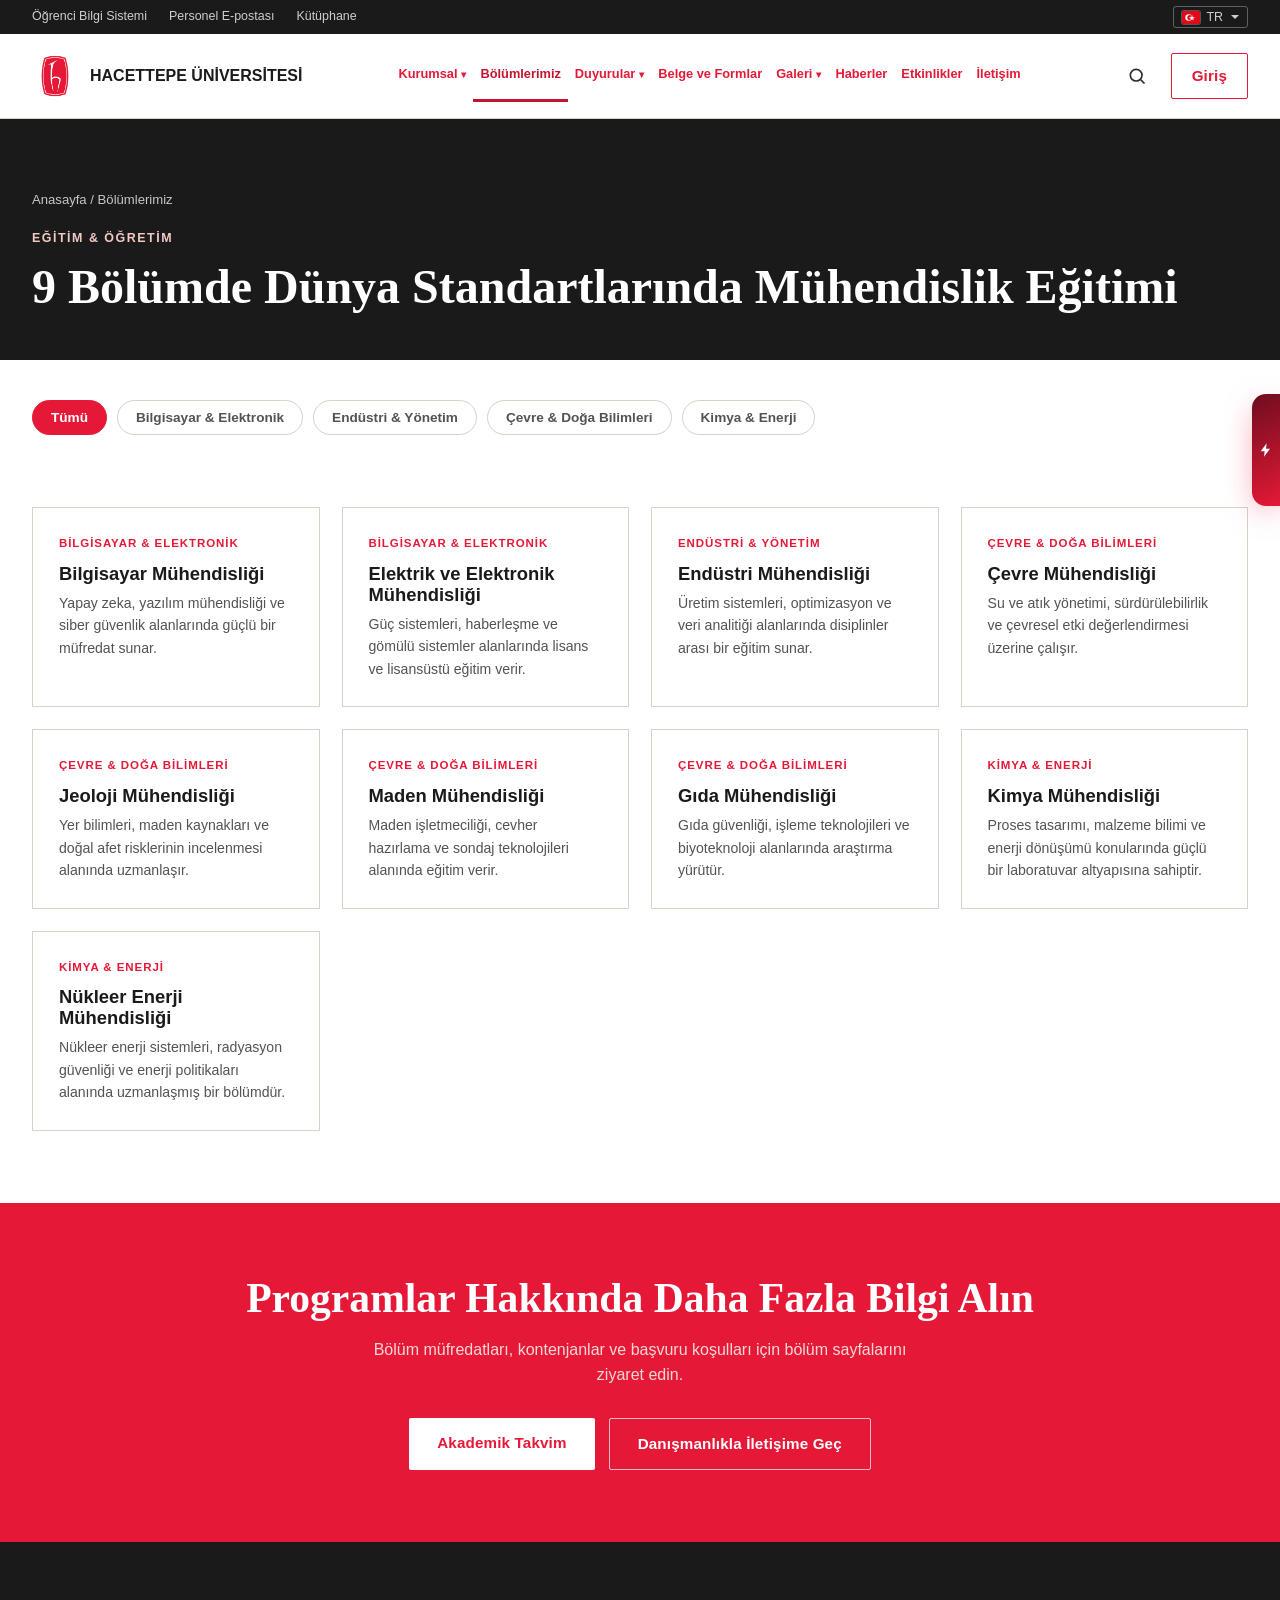
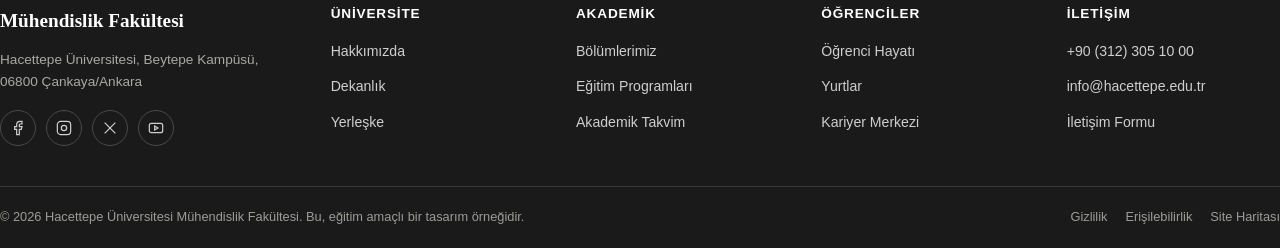
==== commit 95bba742: "ss" ====
--- a/akademik.html
+++ b/akademik.html
@@ -6,6 +6,7 @@
   <title>Bölümlerimiz | Hacettepe Üniversitesi Mühendislik Fakültesi</title>
   <meta name="description" content="Hacettepe Üniversitesi Mühendislik Fakültesi'nin bölümleri ve lisansüstü programları." />
   <link rel="stylesheet" href="css/style.css" />
+  <link rel="stylesheet" href="css/quick-access-rail.css" />
 </head>
 <body data-page="bolumlerimiz">
   <a href="#main" class="skip-link" data-i18n="common.skipLink">İçeriğe geç</a>
@@ -296,7 +297,62 @@
     <svg viewBox="0 0 24 24" fill="none" stroke="currentColor" stroke-width="2" width="20" height="20"><line x1="12" y1="19" x2="12" y2="5"/><polyline points="5 12 12 5 19 12"/></svg>
   </button>
 
+  <!-- ===================== HIZLI ERİŞİM (QUICK ACCESS RAIL) ===================== -->
+  <div class="qar-rail" id="qarRail" data-qar-nav-offset="118">
+    <button class="qar-rail-handle" id="qarRailHandle" aria-label="Hızlı Erişim" aria-expanded="false">
+      <svg viewBox="0 0 24 24" fill="currentColor"><path d="M13 2L4 14h6l-1 8 9-12h-6l1-8z"/></svg>
+    </button>
+    <div class="qar-rail-menu">
+      <span class="qar-rail-title">Hızlı Erişim</span>
+
+      <a href="#">
+        <svg viewBox="0 0 24 24" fill="none" stroke="currentColor" stroke-width="1.8"><rect x="3" y="5" width="18" height="16" rx="2"/><line x1="3" y1="10" x2="21" y2="10"/><line x1="8" y1="3" x2="8" y2="7"/><line x1="16" y1="3" x2="16" y2="7"/></svg>
+        <span>Akademik Takvim</span>
+      </a>
+      <a href="#">
+        <svg viewBox="0 0 24 24" fill="none" stroke="currentColor" stroke-width="1.8"><circle cx="12" cy="8" r="4"/><path d="M4 20c0-4 4-6 8-6s8 2 8 6"/></svg>
+        <span>Giriş</span>
+      </a>
+      <a href="index.html#duyurular">
+        <svg viewBox="0 0 24 24" fill="none" stroke="currentColor" stroke-width="1.8"><path d="M12 4v10M12 4l-4 3M12 4l4 3"/><circle cx="12" cy="17" r="3.2"/></svg>
+        <span>Duyurular</span>
+      </a>
+      <a href="index.html#etkinlikler">
+        <svg viewBox="0 0 24 24" fill="none" stroke="currentColor" stroke-width="1.8"><path d="M4 19V7l8-3 8 3v12"/><path d="M4 19h16"/></svg>
+        <span>Etkinlikler</span>
+      </a>
+      <a href="#">
+        <svg viewBox="0 0 24 24" fill="none" stroke="currentColor" stroke-width="1.8"><path d="M4 5v15l4-2 4 2 4-2 4 2V5a2 2 0 00-2-2H6a2 2 0 00-2 2z"/></svg>
+        <span>Kütüphane</span>
+      </a>
+      <a href="iletisim.html">
+        <svg viewBox="0 0 24 24" fill="none" stroke="currentColor" stroke-width="1.8"><path d="M21 15a2 2 0 01-2 2H8l-4 4V5a2 2 0 012-2h13a2 2 0 012 2z"/></svg>
+        <span>Geri Bildirim</span>
+      </a>
+
+      <div class="qar-rail-divider"></div>
+      <div class="qar-rail-lang" data-qar-lang-toggle>
+        <button type="button" data-lang="tr">TR</button>
+        <button type="button" data-lang="en">EN</button>
+        <button type="button" data-lang="fr">FR</button>
+      </div>
+      <div class="qar-rail-social">
+        <a href="#" aria-label="Facebook"><svg viewBox="0 0 24 24" fill="currentColor"><path d="M14 9h3V6h-3c-2.2 0-4 1.8-4 4v2H8v3h2v6h3v-6h3l1-3h-4v-2c0-.6.4-1 1-1z"/></svg></a>
+        <a href="#" aria-label="X"><svg viewBox="0 0 24 24" fill="currentColor"><path d="M4 4l7 8.5L4.5 20H7l5-5.8L16 20h4l-7.3-8.8L19.5 4H17l-4.6 5.3L8 4z"/></svg></a>
+        <a href="#" aria-label="Instagram"><svg viewBox="0 0 24 24" fill="none" stroke="currentColor" stroke-width="1.8"><rect x="4" y="4" width="16" height="16" rx="4"/><circle cx="12" cy="12" r="3.2"/><circle cx="16.2" cy="7.8" r=".6" fill="currentColor" stroke="none"/></svg></a>
+        <a href="#" aria-label="LinkedIn"><svg viewBox="0 0 24 24" fill="currentColor"><rect x="4" y="9" width="3" height="10"/><circle cx="5.5" cy="5.5" r="1.6"/><path d="M11 9h3v1.6c.7-1 1.8-1.8 3.4-1.8 2.6 0 3.6 1.7 3.6 4.4V19h-3v-5.2c0-1.2-.4-2-1.6-2-1 0-1.6.7-1.9 1.4-.1.3-.1.6-.1 1V19h-3z"/></svg></a>
+        <a href="#" aria-label="YouTube"><svg viewBox="0 0 24 24" fill="none" stroke="currentColor" stroke-width="1.8"><rect x="3" y="6.5" width="18" height="11" rx="3"/><path d="M11 10l4 2-4 2z" fill="currentColor" stroke="none"/></svg></a>
+      </div>
+    </div>
+  </div>
+
+  <div class="qar-rail-strip" id="qarRailStrip">
+    <a href="#">Akademik Takvim</a><a href="#">Giriş</a><a href="index.html#duyurular">Duyurular</a>
+    <a href="index.html#etkinlikler">Etkinlikler</a><a href="#">Kütüphane</a><a href="iletisim.html">Geri Bildirim</a>
+  </div>
+
   <script src="js/i18n.js"></script>
   <script src="js/script.js"></script>
+  <script src="js/quick-access-rail.js"></script>
 </body>
 </html>
--- a/css/quick-access-rail.css
+++ b/css/quick-access-rail.css
@@ -0,0 +1,125 @@
+/* ============================================================
+   Hızlı Erişim (Quick Access) rail widget — standalone CSS
+   Sınıf öneki: .qar- (Quick Access Rail) — projenizdeki mevcut
+   .rail / .rail-menu gibi genel isimlerle çakışmaması için.
+
+   ÖZELLEŞTİRME:
+   Aşağıdaki değişkenleri KENDİ marka renklerinize göre değiştirin.
+   Bu dosya kendi başına çalışır (dışarıdan hiçbir --degisken gerektirmez);
+   sadece bu :root bloğundaki değerleri güncellemeniz yeterli.
+   ============================================================ */
+:root{
+  --qar-accent-1: #6E0D1E;      /* tab/menü gradyanının koyu ucu */
+  --qar-accent-2: #E51937;      /* tab/menü gradyanının açık ucu */
+  --qar-cta-grad: linear-gradient(135deg, #BDC1DF, #8073B5 60%, #534367); /* menü içindeki öne çıkan CTA linki (varsa) */
+  --qar-cta-text: #211C2B;
+  --qar-glow: 0 8px 30px -6px rgba(229,25,55,.55);
+  --qar-font: inherit;
+  /* mobil şerit (.qar-rail-strip) açık tema renkleri */
+  --qar-strip-bg: #FFFFFF;
+  --qar-strip-border: #E2DFEA;
+  --qar-strip-chip-border: #C7C2D6;
+  --qar-strip-hover-text: #6E0D1E;
+  --qar-strip-hover-bg: rgba(229,25,55,.12);
+}
+
+/* ---------- masaüstü rail: dar tab, hover/tıklamada menüye dönüşür ---------- */
+.qar-rail{
+  position:fixed;right:0;top:50%;transform:translateY(-50%);z-index:1000;
+  width:28px;height:112px;
+  background:linear-gradient(155deg, var(--qar-accent-1) 0%, var(--qar-accent-2) 100%);
+  border-radius:14px 0 0 14px;
+  box-shadow:var(--qar-glow);
+  overflow:hidden;
+  font-family:var(--qar-font);
+  transition:width .38s cubic-bezier(.16,.8,.4,1), height .38s cubic-bezier(.16,.8,.4,1), border-radius .3s ease, box-shadow .3s ease;
+}
+.qar-rail:hover:not(.qar-dragging),
+.qar-rail.qar-open,
+.qar-rail:focus-within{
+  width:196px;height:398px;
+  border-radius:18px;
+  box-shadow:0 20px 50px -20px rgba(0,0,0,.6);
+}
+.qar-rail-handle{
+  position:absolute;inset:0;flex:none;
+  display:flex;align-items:center;justify-content:center;
+  color:#fff;background:none;border:none;padding:0;margin:0;
+  cursor:grab;touch-action:none;
+  opacity:1;transition:opacity .16s ease;
+}
+.qar-rail-handle:active{cursor:grabbing;}
+.qar-rail:hover:not(.qar-dragging) .qar-rail-handle,
+.qar-rail.qar-open .qar-rail-handle{opacity:0;pointer-events:none;}
+.qar-rail-handle svg{width:16px;height:16px;flex:none;}
+
+.qar-rail-menu{
+  position:absolute;inset:0;
+  backdrop-filter:blur(14px) saturate(1.3);
+  -webkit-backdrop-filter:blur(14px) saturate(1.3);
+  padding:.85rem .85rem 1.15rem;
+  display:flex;flex-direction:column;gap:.15rem;
+  opacity:0;pointer-events:none;
+  transition:opacity .22s ease .08s;
+}
+.qar-rail:hover:not(.qar-dragging) .qar-rail-menu,
+.qar-rail.qar-open .qar-rail-menu,
+.qar-rail:focus-within .qar-rail-menu{
+  opacity:1;pointer-events:auto;
+}
+.qar-rail-title{
+  font-size:.66rem;letter-spacing:.16em;text-transform:uppercase;color:rgba(255,255,255,.75);
+  padding:.3rem .5rem .6rem;display:block;white-space:nowrap;
+}
+.qar-rail-menu a{
+  display:flex;align-items:center;gap:.6rem;padding:.6rem .5rem;border-radius:10px;
+  font-size:.8rem;color:#fff;white-space:nowrap;text-decoration:none;
+  transition:background .15s,transform .15s;
+}
+.qar-rail-menu a:hover{background:rgba(255,255,255,.16);transform:translateX(2px);}
+.qar-rail-menu a svg{width:15px;height:15px;flex:none;opacity:.9;}
+/* isteğe bağlı: menü içine öne çıkan bir CTA linki koymak isterseniz class="cta" ekleyin */
+.qar-rail-menu .qar-cta{
+  margin-top:.5rem;background:var(--qar-cta-grad);color:var(--qar-cta-text);font-weight:700;
+  justify-content:center;box-shadow:0 8px 26px -8px rgba(189,193,223,.55);
+}
+
+.qar-rail-divider{height:1px;background:rgba(255,255,255,.18);margin:.55rem .3rem .5rem;flex:none;}
+
+.qar-rail-lang{display:flex;gap:.3rem;padding:0 .3rem .6rem;flex:none;}
+.qar-rail-lang button{
+  flex:1;padding:.32rem 0;border-radius:8px;border:1px solid rgba(255,255,255,.35);
+  background:transparent;color:#fff;font-family:var(--qar-font);font-size:.7rem;font-weight:700;letter-spacing:.04em;
+  cursor:pointer;transition:background .15s,border-color .15s;
+}
+.qar-rail-lang button.active{background:rgba(255,255,255,.26);border-color:transparent;}
+
+.qar-rail-social{display:flex;gap:.4rem;padding:0 .3rem;justify-content:space-between;flex:none;}
+.qar-rail-social a{
+  width:26px;height:26px;border-radius:50%;flex:none;
+  display:flex;align-items:center;justify-content:center;
+  background:rgba(255,255,255,.16);color:#fff;text-decoration:none;
+  transition:background .15s,transform .15s;
+}
+.qar-rail-social a:hover{background:rgba(255,255,255,.3);transform:translateY(-2px);}
+.qar-rail-social a svg{width:13px;height:13px;flex:none;}
+
+@media (max-width:1180px){ .qar-rail{display:none;} }
+
+/* ---------- mobil/tablet: yatay kaydırılabilir chip şeridi ---------- */
+.qar-rail-strip{display:none;}
+@media (max-width:1180px){
+  .qar-rail-strip{
+    display:flex;gap:.6rem;overflow-x:auto;padding:1.1rem clamp(1.25rem,4vw,3rem);
+    background:var(--qar-strip-bg);border-bottom:1px solid var(--qar-strip-border);
+    font-family:var(--qar-font);
+  }
+  .qar-rail-strip a{
+    flex:none;font-size:.78rem;font-weight:600;padding:.5rem .9rem;border-radius:99px;
+    border:1px solid var(--qar-strip-chip-border);white-space:nowrap;color:inherit;text-decoration:none;
+    transition:border-color .15s,background .15s,color .15s;
+  }
+  .qar-rail-strip a:hover{
+    border-color:var(--qar-accent-2);background:var(--qar-strip-hover-bg);color:var(--qar-strip-hover-text);
+  }
+}
